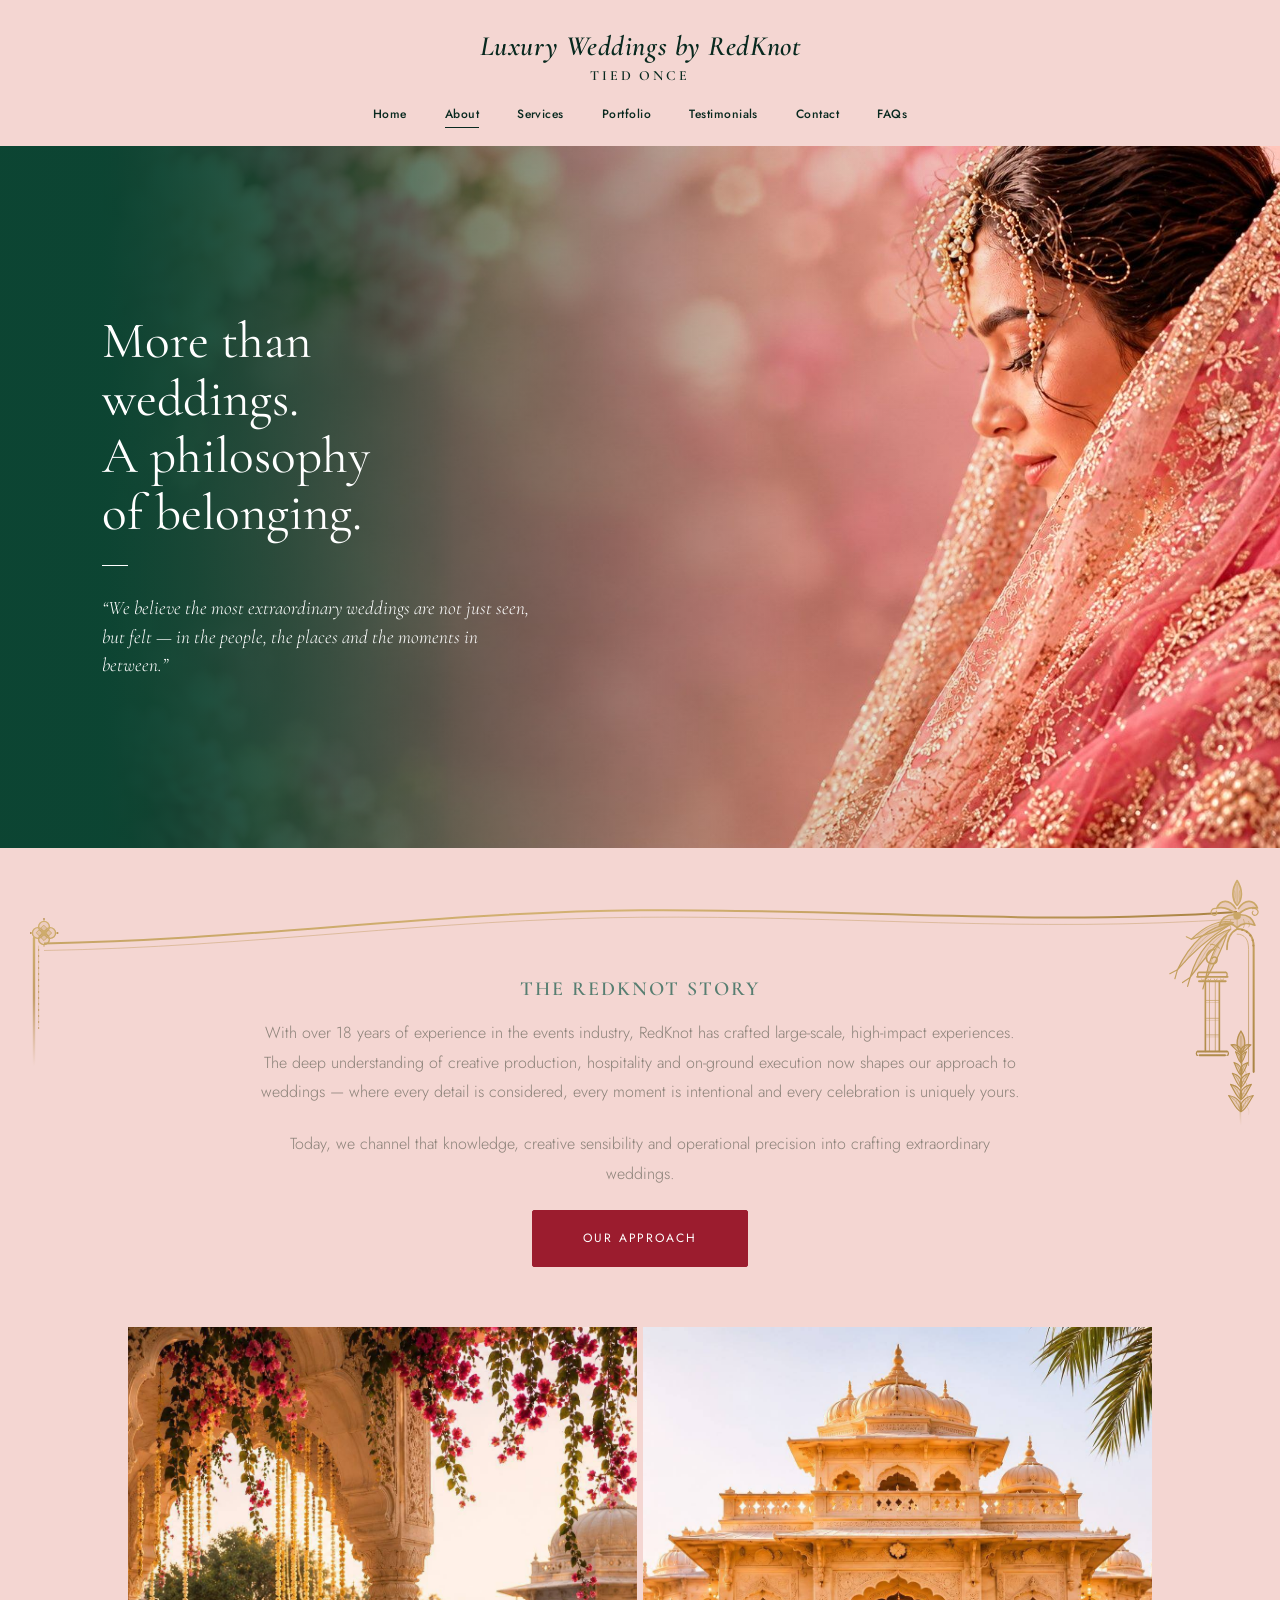
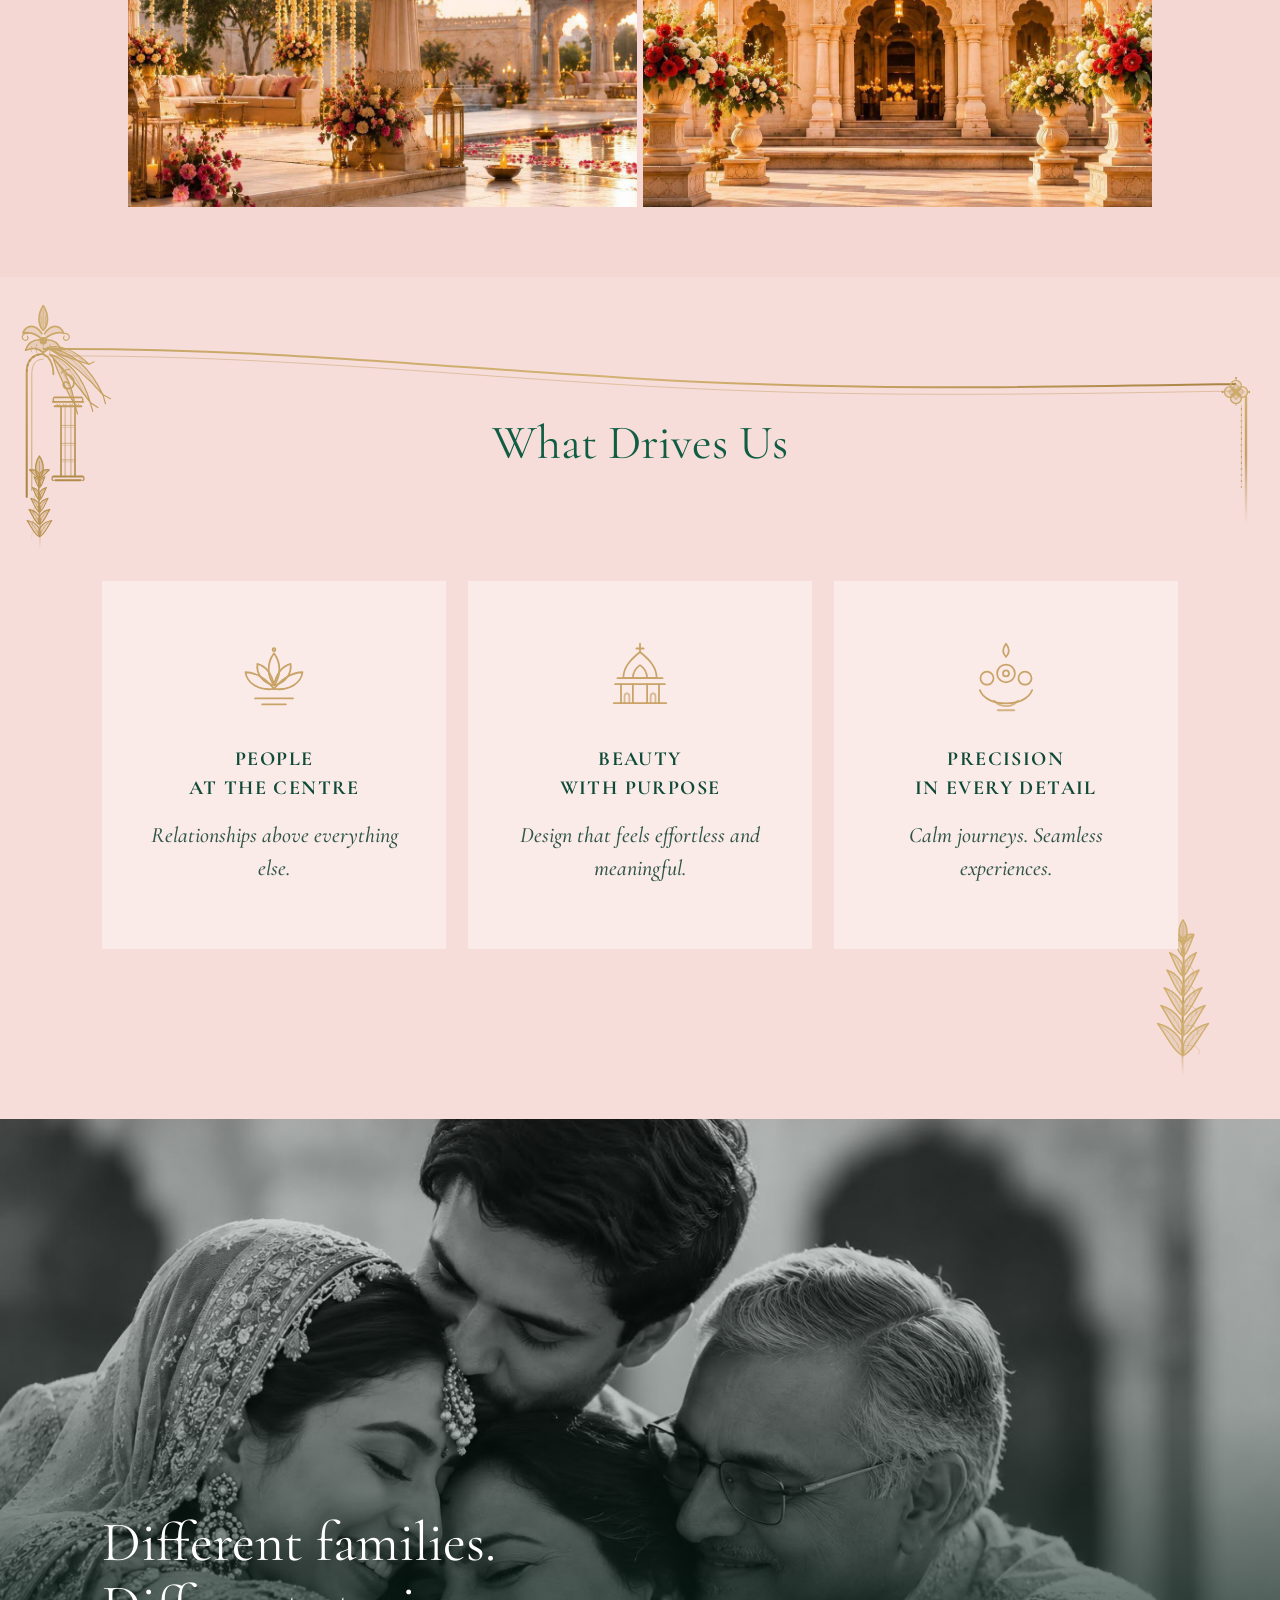
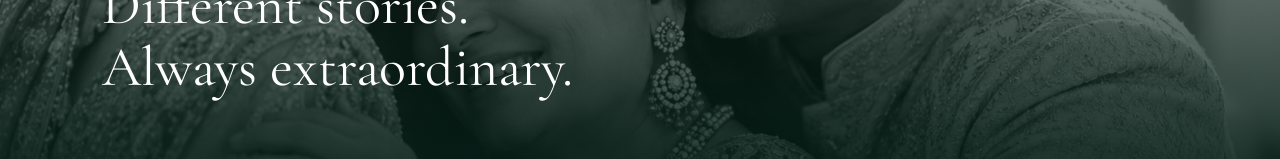
==== site/about.html @ ab756c41 "Final optimisation: new hero images, About ornaments, Testimonials/FAQ/Contact heroes, Services and " ====
<!DOCTYPE html>
<html lang="en">
<head>
<meta charset="utf-8">
<meta name="viewport" content="width=device-width, initial-scale=1">
<meta name="description" content="The RedKnot story: over 18 years crafting large-scale, high-impact luxury weddings and celebrations.">
<meta name="theme-color" content="#f4d6d2">
<title>About | Tied Once by RedKnot</title>
<link rel="preconnect" href="https://fonts.googleapis.com">
<link rel="preconnect" href="https://fonts.gstatic.com" crossorigin>
<link href="https://fonts.googleapis.com/css2?family=Cormorant+Garamond:ital,wght@0,300;0,400;0,500;1,300;1,400&family=Jost:wght@300;400;500&display=swap" rel="stylesheet">
<link rel="stylesheet" href="css/style.css?v=20261123">
</head>
<body class="page-about">
<header class="site-header">
  <a class="logo" href="index.html"><span class="logo-s">Luxury Weddings by RedKnot</span><span class="logo-t">TIED ONCE</span></a>
  <nav class="nav"><a href="index.html">Home</a><a href="about.html" class="active">About</a><a href="services.html">Services</a><a href="portfolio.html">Portfolio</a><a href="testimonials.html">Testimonials</a><a href="contact.html">Contact</a><a href="faqs.html">FAQs</a></nav>
</header>
<main>

<section class="hero hero-about"><img class="bg" src="assets/img/about-hero.jpg" alt=""><div class="shade maroon"></div>
  <div class="hero-in reveal"><h1>More than<br>weddings.<br>A philosophy<br>of belonging.</h1><span class="rule"></span>
  <blockquote>“We believe the most extraordinary weddings are not just seen, but felt — in the people, the places and the moments in between.”</blockquote></div>
</section>
<section class="story">
  <div class="orn orn-a" aria-hidden="true"><img class="o-knot" src="assets/img/orn-knot.svg" alt=""><img class="o-wave" src="assets/img/orn-wave-a.svg" alt=""><img class="o-arch" src="assets/img/orn-arch.svg" alt=""></div>
  <div class="story-text reveal"><h3 class="eyebrow">THE REDKNOT STORY</h3>
  <p>With over 18 years of experience in the events industry, RedKnot has crafted large-scale, high-impact experiences. The deep understanding of creative production, hospitality and on-ground execution now shapes our approach to weddings — where every detail is considered, every moment is intentional and every celebration is uniquely yours.</p><p>Today, we channel that knowledge, creative sensibility and operational precision into crafting extraordinary weddings.</p><a class="btn " href="services.html">OUR APPROACH</a></div>
  <div class="story-imgs"><img class="reveal" src="assets/img/story-1.jpg" alt=""><img class="reveal" src="assets/img/story-2.jpg" alt=""></div>
</section>
<section class="drives">
  <div class="orn orn-b" aria-hidden="true"><img class="o-arch" src="assets/img/orn-arch.svg" alt=""><img class="o-wave" src="assets/img/orn-wave-b.svg" alt=""><img class="o-knot" src="assets/img/orn-knot.svg" alt=""><img class="o-plant" src="assets/img/orn-plant.svg" alt=""></div>
  
  <h2 class="reveal">What Drives Us</h2>
  <div class="vals">
    <div class="val reveal"><svg viewBox="0 0 64 64" fill="none" stroke="currentColor" stroke-width="1.5" stroke-linecap="round" stroke-linejoin="round" aria-hidden="true"><path d="M32 12C26 20 26 31 32 39 38 31 38 20 32 12Z"/><path d="M32 39C22 37 17 29 18 21 25 23 30 29 32 39ZM32 39C42 37 47 29 46 21 39 23 34 29 32 39Z"/><path d="M32 42C18 44 9 36 8 28 17 28 26 34 32 42ZM32 42C46 44 55 36 56 28 47 28 38 34 32 42Z"/><path d="M16 50H48M22 55H42"/><circle cx="32" cy="9" r="1.2"/></svg><h4>PEOPLE<br>AT THE CENTRE</h4><p>Relationships above everything else.</p></div>
    <div class="val reveal"><svg viewBox="0 0 64 64" fill="none" stroke="currentColor" stroke-width="1.5" stroke-linecap="round" stroke-linejoin="round" aria-hidden="true"><path d="M32 4V11M29 8H35"/><path d="M32 11C22 19 18 25 18 33H46C46 25 42 19 32 11Z"/><path d="M26 33C26 28 29 24 32 22 35 24 38 28 38 33"/><path d="M13 33H51M11 38H53"/><path d="M16 38V54M26 38V54M38 38V54M48 38V54M10 54H54"/><path d="M19 54V48C19 45 23 45 23 48V54M41 54V48C41 45 45 45 45 48V54" opacity=".7"/></svg><h4>BEAUTY<br>WITH PURPOSE</h4><p>Design that feels effortless and meaningful.</p></div>
    <div class="val reveal"><svg viewBox="0 0 64 64" fill="none" stroke="currentColor" stroke-width="1.5" stroke-linecap="round" stroke-linejoin="round" aria-hidden="true"><path d="M32 4C29 8 29 12 32 15 35 12 35 8 32 4Z"/><circle cx="32" cy="29" r="7.5"/><circle cx="32" cy="29" r="2.5"/><circle cx="16" cy="33" r="5.5"/><circle cx="48" cy="33" r="5.5"/><path d="M10 43C15 58 49 58 54 43"/><path d="M22 52C27 58 37 58 42 52M25 60H39" opacity=".8"/></svg><h4>PRECISION<br>IN EVERY DETAIL</h4><p>Calm journeys. Seamless experiences.</p></div>
  </div>
</section>
<section class="closer bw"><img class="bg" src="assets/img/family-closer.jpg" alt="" loading="lazy" decoding="async"><div class="shade"></div>
  <h2 class="reveal">Different families.<br>Different stories.<br>Always extraordinary.</h2>
</section>
</main>
<script src="js/main.js?v=20261123"></script>
</body>
</html>
---- site/css/style.css ----
﻿:root{
  --maroon:#0f573f;--maroon-d:#082f22;--cream:#f7dfdb;--cream2:#f2cfca;--gold:#cba25b;--ink:#103529;--white:#fff;
  --serif:'Cormorant Garamond',Georgia,serif;--sans:'Jost',Helvetica,Arial,sans-serif;
}
*{box-sizing:border-box;margin:0;padding:0}
html{scroll-behavior:smooth;overflow-x:hidden}
body{background:var(--cream);color:var(--ink);font-family:var(--sans);font-weight:300;line-height:1.6;-webkit-font-smoothing:antialiased;overflow-x:hidden}
img{display:block;max-width:100%}
a{color:inherit;text-decoration:none}
h1,h2,h3,h4{font-family:var(--serif);font-weight:400;line-height:1.12}
.bg{position:absolute;inset:0;width:100%;height:100%;object-fit:cover}
.shade{position:absolute;inset:0;background:linear-gradient(180deg,rgba(5,30,22,.15) 0%,rgba(5,30,22,.25) 45%,rgba(5,30,22,.85) 100%)}
.shade.maroon{background:linear-gradient(180deg,rgba(9,52,38,.55),rgba(9,52,38,.8))}
.shade.light{background:linear-gradient(180deg,rgba(247,223,219,.85) 0%,rgba(247,223,219,.5) 45%,rgba(247,223,219,.9) 100%)}
.fade{position:absolute;inset:0;background:linear-gradient(180deg,var(--cream) 0%,rgba(247,223,219,0) 28%,rgba(247,223,219,0) 100%)}
.fade.b{background:linear-gradient(0deg,var(--cream) 0%,rgba(247,223,219,0) 30%)}

/* header */
.site-header{position:relative;z-index:10;text-align:center;padding:18px 16px 10px;background:var(--cream)}
.site-header.on-hero{position:absolute;left:0;right:0;top:0;background:none;color:#fff}
.logo{display:inline-flex;flex-direction:column;align-items:center}
.logo-t{font-family:var(--serif);font-size:20px;letter-spacing:.14em;line-height:1.1}
.logo-s{font-family:var(--serif);font-style:italic;font-size:11px;letter-spacing:.04em;opacity:.8}
.nav{display:flex;justify-content:center;flex-wrap:wrap;gap:6px 14px;margin-top:12px;font-size:9px;letter-spacing:.04em}
.nav a{padding:3px 0;border-bottom:1px solid transparent;transition:border-color .3s,opacity .3s;opacity:.85}
.nav a:hover,.nav a.active{border-color:currentColor;opacity:1}

/* buttons */
.btn{display:inline-block;background:var(--maroon);color:#fff;font-family:var(--sans);font-weight:400;font-size:10px;letter-spacing:.16em;padding:13px 26px;border:1px solid var(--maroon);cursor:pointer;transition:background .3s,color .3s}
.btn:hover{background:var(--maroon-d);border-color:var(--maroon-d)}
.btn.light{background:var(--cream);color:var(--maroon);border-color:var(--cream)}
.btn.light:hover{background:#fff}
.btn.wide{width:100%;padding:16px}

/* reveal */
.reveal{opacity:0;transform:translateY(26px);transition:opacity .9s ease,transform .9s ease}
.reveal.in{opacity:1;transform:none}

/* hero */
.hero{position:relative;min-height:440px;color:#fff;overflow:hidden;display:flex;align-items:flex-end}
.hero-in{position:relative;z-index:2;padding:40px 24px 44px;width:100%}
.hero h1{font-size:clamp(34px,9vw,54px)}
.hero p{font-size:12px;margin-top:14px;max-width:340px;line-height:1.7}
.hero .rule,.rule{display:block;width:26px;height:1px;background:currentColor;margin:18px 0}
.hero-home{min-height:100svh;min-height:560px}
.hero-home h1{font-size:clamp(38px,10.5vw,64px);line-height:1.1}
.kicker{font-family:var(--sans);font-weight:400;letter-spacing:.2em;font-size:11px!important;margin-top:20px!important}
.kicker.sm{font-size:9px!important;margin-top:4px!important}
.hero .sub,.hero p.sub{font-size:10px}
.btns{display:flex;gap:10px;margin-top:22px;flex-wrap:wrap}
.hero-about{min-height:540px}
.hero-about blockquote{font-family:var(--serif);font-style:italic;font-size:17px;line-height:1.35;max-width:300px}
.hero-services,.hero-services *{color:var(--ink)}
.hero-services{min-height:420px;align-items:flex-start}
.hero-services .hero-in{padding-top:30px}
.hero-services p{font-size:10px;max-width:290px}
.hero-port{min-height:480px}
.hero-port .hero-in{padding-bottom:28px}
.hero-contact{min-height:420px;align-items:center;text-align:center}
.hero-contact p{margin-left:auto;margin-right:auto}
.hero-faq{min-height:400px;align-items:flex-end;color:var(--ink)}
.hero-faq .hero-in{padding-bottom:24px}

/* home */
.intro{padding:34px 24px 0}
.intro h2{font-size:clamp(24px,6.6vw,42px)}
.intro p{font-size:10px;margin:12px 0 22px;max-width:300px}
.intro-img img{width:100%;height:230px;object-fit:cover}
.pillars{background:var(--maroon-d);color:#ecb6ae;display:grid;grid-template-columns:repeat(4,1fr);gap:6px;padding:24px 14px;text-align:center;margin-top:-1px}
.pillars div{display:flex;flex-direction:column;align-items:center;gap:8px}
.pillars svg{width:26px;height:26px;color:var(--gold)}
.pillars span{font-size:7px;letter-spacing:.1em;font-weight:400}
.film{position:relative;min-height:300px;display:flex;align-items:center;justify-content:center;text-align:center;color:#fff;overflow:hidden}
.film-in{position:relative;z-index:2;padding:40px 20px}
.film h2{font-size:clamp(28px,7vw,40px)}
.play{display:block;margin:16px auto 8px;width:34px;height:34px;border-radius:50%;border:1px solid #fff;background:none;color:#fff;cursor:pointer;transition:background .3s}
.play:hover{background:rgba(255,255,255,.2)}
.play svg{width:20px;height:20px}
.film-l{font-size:8px;letter-spacing:.16em}
.closer{position:relative;min-height:240px;display:flex;align-items:flex-end;color:#fff;overflow:hidden}
.closer h2{position:relative;z-index:2;padding:30px 22px;font-size:clamp(26px,6.5vw,38px)}
.closer.bw .bg{filter:grayscale(1)}

/* about */
.story{padding:34px 24px 0}
.eyebrow{font-family:var(--sans);font-weight:400;font-size:9px;letter-spacing:.2em;margin-bottom:14px}
.story-text p{font-size:10px;line-height:1.8;max-width:420px}
.story-imgs{display:grid;grid-template-columns:minmax(0,1fr) minmax(0,1fr);margin:28px -24px 0}
.story-imgs img{width:100%;height:180px;object-fit:cover}
.drives{position:relative;padding:40px 24px 50px}
.drives h2{font-size:18px;text-align:center;margin-bottom:26px}
.drive-list{display:flex;flex-direction:column;gap:26px;max-width:340px;margin:0 auto}
.drive{display:flex;gap:18px;align-items:center}
.drive svg{width:42px;height:42px;color:var(--gold);flex:none}
.drive h4{font-family:var(--sans);font-weight:400;font-size:9px;letter-spacing:.14em}
.drive p{font-size:9px}
.sketch{color:var(--gold);opacity:.7}
.sk-a{position:absolute;right:-10px;top:10px;width:90px;opacity:.35}

/* services */
.svc-list{padding:24px 0 0}
.svc{display:grid;grid-template-columns:minmax(0,1fr) minmax(0,1fr);align-items:center;gap:12px;padding:14px 20px}
.svc.flip .svc-i{order:-1}
.svc .num{font-family:var(--serif);color:var(--maroon);font-size:18px;display:block;margin-bottom:6px}
.svc h3{font-family:var(--sans);font-weight:400;font-size:9px;letter-spacing:.14em;margin-bottom:8px}
.svc p{font-size:9px;line-height:1.7}
.svc-i img{width:100%;height:130px;object-fit:cover}
.sk-svc{width:100%;height:130px;opacity:.55}
.cta-block{position:relative;text-align:center;padding:60px 24px 70px}
.cta-block h2{font-size:18px;margin-bottom:18px;position:relative}
.sk-cta{position:absolute;right:6%;bottom:0;width:110px;opacity:.3}
.cta-block.sm h2{font-size:14px}

/* portfolio */
.chapters{display:flex;flex-direction:column;gap:6px;padding:6px 0 0}
.chapter{position:relative;display:block;height:108px;overflow:hidden;color:#fff}
.chapter img{position:absolute;inset:0;width:100%;height:100%;object-fit:cover;transition:transform 1.2s}
.chapter:hover img{transform:scale(1.06)}
.chapter .shade{background:linear-gradient(90deg,rgba(0,0,0,.55),rgba(0,0,0,.05))}
.ch-t{position:absolute;left:20px;top:50%;transform:translateY(-50%);z-index:2}
.ch-t span{font-size:9px;letter-spacing:.1em;display:block;color:#e9d7b9}
.ch-t h3{font-size:22px}
.arrow{position:absolute;right:16px;bottom:12px;width:24px;height:24px;border:1px solid #fff;border-radius:50%;display:grid;place-items:center}
.arrow svg{width:16px}

/* testimonials */
.t-intro{position:relative;padding:30px 24px 0;display:grid;grid-template-columns:minmax(0,1fr) minmax(0,1fr);gap:10px;align-items:start}
.t-intro h1{font-size:clamp(26px,7vw,36px)}
.t-intro p{font-size:9px;margin-top:14px;line-height:1.8}
.t-hero{width:100%;height:240px;object-fit:cover;border-radius:0 0 0 70px}
.bird{position:absolute;left:40px;bottom:-26px;width:46px;color:var(--gold)}
.t-list{padding:50px 20px 0;display:flex;flex-direction:column;gap:26px}
.tm{display:grid;grid-template-columns:minmax(0,1fr) minmax(0,1fr);gap:12px;align-items:center}
.tm.flip img{order:-1}
.tm img{width:100%;height:170px;object-fit:cover}
.tm img.bw{filter:grayscale(1)}
.qm{font-family:var(--serif);font-size:34px;color:var(--maroon);line-height:.8;display:block}
.tm p{font-size:9px;line-height:1.7;margin:4px 0 10px}
.tm strong{display:block;font-size:8px;letter-spacing:.14em;font-weight:400;color:var(--maroon)}
.tm em{font-size:8px;opacity:.7}

/* contact */
.form-wrap{padding:26px 24px 30px;margin-top:-1px}
.enq{max-width:440px;margin:0 auto;display:flex;flex-direction:column;gap:12px}
.enq input,.enq textarea{width:100%;background:#f8e5e2;border:1px solid #efc1b9;padding:14px 14px;font:300 10px var(--sans);color:var(--ink);outline:none;transition:border-color .3s}
.enq textarea{height:100px;resize:vertical}
.enq input:focus,.enq textarea:focus{border-color:var(--maroon)}
.enq .err{border-color:#b3261e}
.enq .btn{margin-top:6px}
.note{font-size:7px;line-height:1.7;opacity:.7;text-align:left}
.thanks{font-size:11px;color:var(--maroon);text-align:center}
.contact-end{position:relative;min-height:320px;margin-top:20px;display:flex;align-items:center;padding:0 24px;overflow:hidden}
.contact-end h2{position:relative;z-index:2;font-size:clamp(20px,5.5vw,28px);max-width:200px}
.sk-contact{position:absolute;left:10px;top:20px;width:90px;z-index:2}

/* faq */
.faq-list{padding:26px 24px 10px}
.faq{border-bottom:1px solid #ecb5ac}
.faq summary{list-style:none;cursor:pointer;display:flex;justify-content:space-between;align-items:center;gap:16px;padding:16px 0;font-size:10px;font-weight:400}
.faq summary::-webkit-details-marker{display:none}
.faq i{position:relative;width:10px;height:10px;flex:none}
.faq i::before,.faq i::after{content:"";position:absolute;background:var(--ink);transition:transform .3s}
.faq i::before{left:0;right:0;top:4.5px;height:1px}
.faq i::after{top:0;bottom:0;left:4.5px;width:1px}
.faq[open] i::after{transform:scaleY(0)}
.faq p{font-size:10px;line-height:1.8;padding:0 28px 16px 0;opacity:.8}
.faq-end{position:relative;min-height:340px;display:flex;align-items:flex-end;justify-content:center;text-align:center;padding-bottom:30px;overflow:hidden}
.faq-end>.reveal{position:relative;z-index:2}
.faq-end h2{font-size:16px}
.faq-end p{font-size:10px;margin:4px 0 14px}
.faq-end .fade{background:linear-gradient(180deg,var(--cream) 0%,rgba(247,223,219,0) 40%)}

/* ============ desktop ============ */
@media(min-width:900px){
  .site-header{padding:30px 40px 18px}
  .logo-t{font-size:28px}.logo-s{font-size:13px}
  .nav{gap:8px 38px;font-size:12px;margin-top:18px}
  .btn{font-size:11px;padding:16px 38px}
  .hero{min-height:620px}
  .hero-in{padding:80px max(60px,8vw)}
  .hero h1{font-size:clamp(54px,5.4vw,84px)}
  .hero p{font-size:15px;max-width:520px}
  .kicker{font-size:14px!important}
  .kicker.sm{font-size:11px!important}
  .hero-home{min-height:100vh}
  .hero-home .hero-in{padding-bottom:90px}
  .hero-about blockquote{font-size:28px;max-width:560px}
  .hero-services{min-height:560px;align-items:center}
  .hero-services p{font-size:14px;max-width:420px}
  .hero-port{min-height:640px}
  .hero-port .sub{font-size:13px}
  .hero-contact{min-height:560px}
  .hero-faq{min-height:520px}

  .intro{display:grid;grid-template-columns:1fr 1.1fr;gap:70px;align-items:center;padding:100px max(60px,8vw) 80px}
  .intro h2{font-size:clamp(44px,4.4vw,64px)}
  .intro p{font-size:15px;max-width:440px;margin-top:20px}
  .intro-img img{height:480px}
  .pillars{padding:56px 8vw;gap:30px}
  .pillars svg{width:44px;height:44px}
  .pillars span{font-size:12px}
  .film{min-height:560px}
  .film h2{font-size:64px}
  .play{width:64px;height:64px;margin:28px auto 12px}.play svg{width:30px;height:30px}
  .film-l{font-size:12px}
  .closer{min-height:460px}
  .closer h2{font-size:56px;padding:60px 8vw}

  .story{display:grid;grid-template-columns:1fr 1.2fr;gap:70px;align-items:center;padding:100px max(60px,8vw) 20px}
  .eyebrow{font-size:12px}
  .story-text p{font-size:15px;max-width:none}
  .story-imgs{margin:0}
  .story-imgs img{height:480px}
  .drives{padding:90px 8vw 110px}
  .drives h2{font-size:38px;margin-bottom:60px}
  .drive-list{flex-direction:row;max-width:1100px;gap:50px;justify-content:space-between}
  .drive{flex-direction:column;text-align:center;flex:1;gap:18px}
  .drive svg{width:60px;height:60px}
  .drive h4{font-size:13px}.drive p{font-size:15px}
  .sk-a{width:220px;right:6%;opacity:.3}

  .svc-list{padding:70px max(60px,8vw) 0;max-width:1500px;margin:0 auto}
  .svc{gap:70px;padding:40px 0}
  .svc .num{font-size:40px}
  .svc h3{font-size:14px;margin-bottom:14px}
  .svc p{font-size:15px;max-width:380px}
  .svc-i img,.sk-svc{height:380px}
  .cta-block{padding:110px 24px 130px}
  .cta-block h2{font-size:44px;margin-bottom:30px}
  .cta-block.sm h2{font-size:38px}
  .sk-cta{width:240px;right:10%}

  .chapters{display:grid;grid-template-columns:minmax(0,1fr) minmax(0,1fr);gap:10px;padding:10px}
  .chapter{height:420px}
  .chapter:nth-child(1){grid-column:1/-1;height:520px}
  .ch-t{left:40px}.ch-t span{font-size:13px}.ch-t h3{font-size:44px}
  .arrow{width:44px;height:44px;right:30px;bottom:26px}
  .hero-port .hero-in{padding-bottom:60px}

  .t-intro{padding:90px max(60px,8vw) 0;gap:70px;align-items:center}
  .t-intro h1{font-size:72px}
  .t-intro p{font-size:15px;margin-top:24px}
  .t-hero{height:520px;border-radius:0 0 0 200px}
  .bird{width:90px;left:8vw;bottom:-60px}
  .t-list{padding:140px max(60px,8vw) 0;gap:90px;max-width:1500px;margin:0 auto}
  .tm{gap:80px}
  .tm img{height:460px}
  .qm{font-size:80px}
  .tm p{font-size:20px;font-family:var(--serif);line-height:1.5;margin:10px 0 24px}
  .tm strong{font-size:13px}.tm em{font-size:13px}

  .form-wrap{padding:80px 24px 90px}
  .enq{max-width:620px;gap:18px}
  .enq input,.enq textarea{font-size:14px;padding:20px}
  .enq textarea{height:170px}
  .note{font-size:12px}
  .contact-end{min-height:600px;padding:0 10vw}
  .contact-end h2{font-size:56px;max-width:480px}
  .sk-contact{width:200px;left:8vw;top:50px}

  .faq-list{max-width:900px;margin:0 auto;padding:70px 24px 20px}
  .faq summary{font-size:17px;padding:26px 0}
  .faq p{font-size:15px}
  .faq i{width:14px;height:14px}.faq i::before{top:6.5px}.faq i::after{left:6.5px}
  .faq-end{min-height:560px;padding-bottom:70px}
  .faq-end h2{font-size:40px}.faq-end p{font-size:15px;margin:6px 0 24px}
}
@media(prefers-reduced-motion:reduce){.reveal{opacity:1;transform:none;transition:none}}

.svc h3,.tm p,.svc p{overflow-wrap:anywhere}
.sketch{max-width:100%}


/* text-over-image fixes */
.contact-end{align-items:flex-start;padding-top:44px;min-height:420px;color:var(--ink)}
.contact-end .bg{object-position:50% 100%}
.contact-end .fade{background:linear-gradient(180deg,var(--cream) 0%,var(--cream) 30%,rgba(247,223,219,0) 70%)}
.sk-contact{top:auto;bottom:20px;left:10px;color:#fff;opacity:.5}
.hero-faq .fade.b{background:linear-gradient(0deg,var(--cream) 0%,rgba(247,223,219,0) 28%),linear-gradient(90deg,rgba(247,223,219,.92) 0%,rgba(247,223,219,.7) 45%,rgba(247,223,219,0) 80%)}
.faq-end{align-items:flex-start;padding:50px 0 0;min-height:420px}
.faq-end .bg{object-position:50% 100%}
.faq-end .fade{background:linear-gradient(180deg,var(--cream) 0%,var(--cream) 38%,rgba(247,223,219,0) 78%)}
@media(min-width:900px){
  .contact-end{min-height:640px;padding-top:110px}
  .sk-contact{bottom:40px;width:200px}
  .faq-end{min-height:640px;padding-top:110px}
}

@media(min-width:900px){
  .contact-end .fade{background:linear-gradient(180deg,var(--cream) 0%,var(--cream) 48%,rgba(247,223,219,0) 80%)}
  .hero .sub,.hero p.sub{font-size:15px;max-width:520px}
  .kicker.sm{margin-top:10px!important}
}

/* ===== v2: exact-design pass (home) ===== */
:root{--cream:#f4d6d2;--maroon:#12674b;--maroon-d:#0c4331;--gold:#d6b57c}
.btn{border-radius:2px}
.site-header.on-hero{padding-top:14px}
.site-header.on-hero .logo-t{font-size:19px;letter-spacing:.12em}
.site-header.on-hero .nav{font-size:8.5px;gap:6px 17px;margin-top:20px;text-shadow:0 1px 6px rgba(0,0,0,.5)}
.hero-home{height:max(640px,196vw);min-height:0;align-items:flex-end}
.home-shade{background:linear-gradient(180deg,rgba(5,30,22,.4) 0%,rgba(5,30,22,0) 16%,rgba(5,30,22,0) 46%,rgba(6,36,26,.86) 66%,#07281d 100%)}
.hero-home .hero-in{padding:0 8% 74px}
.hero-home h1{font-size:clamp(38px,12.4vw,58px);line-height:1.1;font-weight:400;color:#f5dad6}
.hero-home .kicker{font-size:12.5px!important;letter-spacing:.2em;font-weight:300;margin-top:22px!important;max-width:none;line-height:1.7;color:#f2cbc6}
.hero-home .btns{margin-top:22px;gap:10px;flex-wrap:nowrap}
.hero-home .btn{font-size:9.5px;letter-spacing:.1em;padding:15px 0;text-align:center;flex:1 1 0;white-space:nowrap}
.hero-home .btn:first-child{flex:1.14 1 0}
.orn{position:absolute;left:0;bottom:6px;width:100%;height:34px;color:#c79b4e;z-index:2;opacity:.9}

.intro{position:relative;overflow:hidden;background:linear-gradient(180deg,#f4d5d0 0%,#f2ccc6 100%);padding:38px 8% 0;display:block}
.intro-text{position:relative;z-index:2}
.intro h2{font-size:clamp(26px,7.8vw,34px);line-height:1.12;color:#276852;font-weight:400}
.intro p{font-size:12px;line-height:1.75;color:#669283;max-width:270px;margin:16px 0 0}
.bird-lg{position:absolute;right:7%;top:40px;width:104px;z-index:1}
.intro-img{position:relative;margin:-10px -8% 0;height:290px}
.intro-img img{width:100%;height:100%;object-fit:cover;object-position:50% 60%;-webkit-mask-image:linear-gradient(180deg,transparent 0%,#000 42%);mask-image:linear-gradient(180deg,transparent 0%,#000 42%)}
.gazebo{position:absolute;right:5%;top:12%;width:92px}
.pillars{position:relative;z-index:3;background:linear-gradient(180deg,#0c4230,#0f543d 60%,#0c4230);color:#eebcb5;display:grid;grid-template-columns:repeat(4,1fr);gap:4px;padding:40px 8px 44px;margin:-10px 0;clip-path:polygon(0 5%,22% 0,48% 6%,74% 1%,100% 5%,100% 95%,76% 100%,50% 94%,24% 99%,0 95%)}
.pillars svg{width:40px;height:40px;color:#d6b57c}
.pillars span{font-size:9.5px;letter-spacing:.1em;line-height:1.55;font-weight:400}
.film{min-height:430px;align-items:flex-end;padding-top:20px}
.film-shade{background:linear-gradient(180deg,rgba(5,30,22,.28) 0%,rgba(5,30,22,.25) 45%,rgba(5,30,22,.62) 100%)}
.film-in{padding:0 20px 38px}
.film h2{font-size:clamp(28px,8vw,36px);color:#f4d4cf;line-height:1.15}
.play{width:46px;height:46px;margin:22px auto 12px;border-width:1.2px}
.film-l{font-size:9.5px;letter-spacing:.18em}

@media(min-width:900px){
  .site-header.on-hero{padding-top:30px}
  .site-header.on-hero .logo-t{font-size:30px}
  .site-header.on-hero .nav{font-size:13px;gap:8px 44px;margin-top:22px}
  .hero-home{height:max(720px,100vh)}
  .hero-home .hero-in{padding:0 max(60px,8vw) 110px}
  .hero-home h1{font-size:clamp(60px,6.4vw,100px)}
  .hero-home .kicker{font-size:17px!important}
  .hero-home .btns{max-width:560px}
  .hero-home .btn{font-size:12px;padding:19px 0}
  .intro{display:grid;grid-template-columns:1fr 1.15fr;gap:0;align-items:center;padding:0 0 0 max(60px,8vw);min-height:640px}
  .intro h2{font-size:clamp(46px,4.6vw,70px)}
  .intro p{font-size:16px;max-width:430px;margin-top:26px}
  .intro-img{margin:0;height:100%;min-height:640px}
  .intro-img img{-webkit-mask-image:linear-gradient(90deg,transparent 0%,#000 40%);mask-image:linear-gradient(90deg,transparent 0%,#000 40%)}
  .bird-lg{width:170px;top:70px;right:46%}
  .gazebo{width:170px;right:6%}
  .pillars{padding:70px 10vw 76px;gap:30px}
  .pillars svg{width:64px;height:64px}
  .pillars span{font-size:14px}
  .film{min-height:680px}
  .film h2{font-size:64px}
  .play{width:70px;height:70px;margin:32px auto 16px}
  .film-l{font-size:13px}
}
.hero-home .bg{object-position:58% 50%}
.arch-frame{position:absolute;inset:0;z-index:1;background:radial-gradient(ellipse 80% 46% at 50% 36%,rgba(0,0,0,0) 58%,rgba(11,60,43,.72) 100%),linear-gradient(90deg,rgba(244,212,207,.55) 0%,rgba(244,212,207,0) 16%,rgba(244,212,207,0) 84%,rgba(244,212,207,.55) 100%)}
.garland{position:absolute;left:0;top:0;width:100%;height:34%;z-index:1;pointer-events:none}
.hero-home .shade{z-index:1}
.hero-home .hero-in,.hero-home .orn{z-index:3}
.site-header.on-hero{z-index:10}
.film .bg{filter:brightness(.72) sepia(.35) saturate(.9)}
.intro-img{margin-left:-9%;margin-right:-9%}


/* ===== v2: about ===== */
.hero-about{min-height:0;height:max(520px,135vw);align-items:center}
.hero-about .shade.maroon{background:linear-gradient(90deg,rgba(12,68,50,.82) 0%,rgba(12,68,50,.55) 48%,rgba(12,68,50,.08) 100%),linear-gradient(180deg,rgba(7,42,30,.2),rgba(7,42,30,.35))}
.hero-about .bg{object-position:50% 30%}
.hero-about .hero-in{padding:0 9%}
.hero-about h1{font-size:clamp(30px,9vw,46px);line-height:1.13;font-weight:400}
.hero-about .rule{margin:26px 0 52px}
.hero-about blockquote{font-size:clamp(15px,4.3vw,20px);line-height:1.45;max-width:260px;font-style:italic}
.story{text-align:center;padding:42px 9% 36px;display:block}
.story .eyebrow{font-family:var(--serif);font-weight:600;font-size:15px;letter-spacing:.1em;color:#577e71;margin-bottom:18px}
.story-text p{font-size:11.5px;line-height:1.85;color:#8c8279;max-width:300px;margin:0 auto 22px}
.story-text .btn{font-size:9.5px;padding:13px 34px}
.story-imgs{grid-template-columns:1fr 1fr;gap:6px;margin:28px 0 0}
.story-imgs img{height:clamp(170px,52vw,260px)}
.drives{text-align:center;background:linear-gradient(180deg,#f4d6d2,#f4d6d2);padding:42px 9% 48px}
.drives h2{font-size:21px;color:#276852;margin-bottom:28px}
.drive-list{max-width:290px;gap:30px}
.drive{text-align:left;gap:22px}
.drive svg{width:46px;height:46px;color:#d2ae70}
.drive h4{font-family:var(--sans);font-weight:400;font-size:10px;letter-spacing:.14em;color:#557a6d}
.drive p{font-size:11px;color:#8c8279;line-height:1.5}
.bird-s{position:absolute;width:64px;opacity:.7}
.bird-s.b1{left:8%;top:62px}
.bird-s.b2{right:4%;top:46px;transform:scaleX(-1)}
@media(min-width:900px){
  .hero-about{height:max(680px,80vh)}
  .hero-about .hero-in{padding:0 max(60px,8vw)}
  .hero-about h1{font-size:clamp(56px,5.6vw,88px)}
  .hero-about blockquote{font-size:28px;max-width:520px}
  .story{padding:100px 10% 70px}
  .story .eyebrow{font-size:20px}
  .story-text p{font-size:16px;max-width:760px}
  .story-text .btn{font-size:12px;padding:18px 50px}
  .story-imgs{max-width:1100px;margin:60px auto 0}
  .story-imgs img{height:480px}
  .drives h2{font-size:42px}
  .drive-list{flex-direction:row;max-width:1100px;gap:40px}
  .drive{flex-direction:column;text-align:center}
  .drive h4{font-size:13px}.drive p{font-size:15px}
  .bird-s{width:120px}
}


/* ===== v2: header variants ===== */
.site-header{color:#276852}
.site-header .logo-t{font-weight:500}
.site-header .logo-s{color:#587f72;opacity:1}
.site-header .nav a{color:#2d765e;opacity:.9}
.site-header.on-hero .logo-s{color:#fff}.site-header.on-hero .nav a{color:#fff}
.site-header.dark{position:absolute;left:0;right:0;top:0;background:none;z-index:10}
.site-header.dark.on-hero .logo-s,.site-header.dark.on-hero .nav a{color:#2d765e;text-shadow:none}
.site-header.dark .logo-s{color:#587f72}
.site-header.dark .nav{text-shadow:none}
.site-header.dark{color:#276852}

/* ===== services ===== */
.hero-services{height:max(500px,128vw);min-height:0;align-items:flex-start}
.hero-services .hero-in{padding:150px 9% 0}
.hero-services .shade.light{background:linear-gradient(180deg,rgba(244,214,210,.55) 0%,rgba(244,214,210,.7) 45%,rgba(244,214,210,.1) 80%,rgba(244,214,210,0) 100%)}
.hero-services h1{font-size:clamp(30px,8.8vw,46px);color:#2e7960;font-weight:400}
.hero-services p{font-size:11.5px;line-height:1.75;color:#5e887a;max-width:250px;margin-top:20px}
.svc-list{padding:0}
.svc{padding:0;gap:0;align-items:stretch;min-height:190px;background:#f4d6d2}
.svc:nth-child(even){background:#f7dfdb}
.svc-t{align-self:center;padding:24px 4% 24px 9%}
.svc.flip .svc-t{padding:24px 4% 24px 9%}
.svc .num{font-family:var(--serif);font-size:26px;color:#ddc294;font-weight:300;margin-bottom:8px}
.svc h3{font-family:var(--sans);font-weight:500;font-size:11px;letter-spacing:.1em;color:#507368;line-height:1.5;margin-bottom:10px}
.svc p{font-size:10.5px;line-height:1.7;color:#729d8f}
.svc-i{display:flex}
.svc-i img{width:100%;height:100%;min-height:190px;object-fit:cover}
.paper{width:100%;min-height:190px;background:#f6dcd8;display:grid;place-items:center;color:#318066}
.paper .sk-svc{height:150px;width:80%;opacity:.7;color:#318066}
.cta-block h2{font-size:22px;color:#276852}
.cta-block{background:#f4d6d2;padding:70px 9% 80px}
.cta-block .btn{padding:14px 36px}

/* ===== portfolio ===== */
.hero-port{height:max(520px,134vw);min-height:0;flex-direction:column;justify-content:flex-end;align-items:stretch}
.hero-port .hero-in{padding:0 9% 6px;width:auto}
.hero-port h1{font-size:clamp(30px,8.8vw,46px);font-weight:400}
.hero-port .rule{margin:20px 0 12px}
.hero-port .shade{background:linear-gradient(180deg,rgba(5,30,22,.05) 0%,rgba(5,30,22,.2) 40%,rgba(6,31,23,.92) 100%)}
.explore{position:relative;z-index:2;text-align:center;padding:14px 12% 32px;color:#fff}
.explore .kicker.sm{font-size:10.5px!important;letter-spacing:.16em;margin:0 0 10px!important;font-weight:400;max-width:none}
.explore .sub{font-size:10.5px;line-height:1.7;margin:0 auto;max-width:250px;font-style:italic}
.chapters{gap:3px;padding:3px 0 0;background:#eebeb6}
.chapter{height:clamp(190px,52vw,300px)}
.chapter .shade{background:linear-gradient(90deg,rgba(5,30,22,.55) 0%,rgba(5,30,22,.12) 55%,rgba(5,30,22,.05) 100%)}
.ch-t{left:6%;max-width:46%}
.ch-t span{font-family:var(--serif);font-size:16px;font-weight:300;letter-spacing:0;color:#f0c6bf}
.ch-t h3{font-size:clamp(26px,7.4vw,36px);line-height:1.08}
.arrow{right:5%;bottom:14px;width:42px;height:42px;border:1.2px solid rgba(255,255,255,.85);background:rgba(0,0,0,.22)}
.arrow svg{width:20px}
.cta-block.sm h2{font-size:20px;color:#276852}

/* ===== testimonials ===== */
.t-intro{display:block;position:relative;padding:0;height:max(440px,112vw);overflow:hidden}
.t-intro .t-hero{position:absolute;inset:0;width:100%;height:100%;border-radius:0;object-fit:cover;object-position:60% 50%}
.t-intro::after{content:"";position:absolute;inset:0;background:linear-gradient(90deg,#f5d9d5 0%,rgba(245,217,213,.96) 14%,rgba(245,217,213,.62) 42%,rgba(245,217,213,0) 72%),linear-gradient(0deg,rgba(245,217,213,.5),rgba(245,217,213,0) 25%)}
.t-intro>.reveal{position:absolute;z-index:2;left:9%;top:18%;width:55%}
.t-intro h1{font-size:clamp(30px,8.8vw,46px);color:#276852;font-weight:400}
.t-intro p{font-size:11px;line-height:1.8;color:#5e887a;margin-top:22px}
.bird{position:absolute;z-index:2;left:2%;bottom:34px;width:90px;color:#d2ae70}
.t-list{padding:40px 8% 0;gap:34px}
.tm{grid-template-columns:minmax(0,1.3fr) minmax(0,1fr);gap:20px;align-items:center}
.tm.flip{grid-template-columns:minmax(0,1fr) minmax(0,1.3fr)}
.tm img{height:clamp(180px,52vw,300px);border-radius:2px}
.qm{font-family:Georgia,serif;font-size:44px;color:#e1caa1;line-height:.9;height:30px}
.tm p{font-family:var(--sans);font-size:10.5px;line-height:1.75;color:#8a7f78;margin:8px 0 16px}
.tm strong{font-family:var(--serif);font-weight:600;font-size:15px;letter-spacing:.1em;color:#2c735b}
.tm em{font-style:normal;font-size:10.5px;color:#7fa699;display:block}

/* ===== contact ===== */
.hero-contact{height:max(540px,142vw);min-height:0;align-items:flex-end;text-align:center;clip-path:polygon(0 0,100% 0,100% 95%,78% 98%,52% 96%,26% 99%,0 96%)}
.hero-contact .shade{background:linear-gradient(180deg,rgba(0,0,0,0) 35%,rgba(8,47,34,.55) 70%,rgba(8,47,34,.95) 100%)}
.hero-contact .hero-in{padding:0 8% 64px}
.hero-contact h1{font-size:clamp(30px,8.8vw,46px);font-weight:400;color:#f4d4cf}
.hero-contact p{font-size:12px;margin:14px auto 0;max-width:260px;line-height:1.7;color:#f2cbc6}
.form-wrap{padding:30px 9% 30px;margin-top:-10px}
.enq{max-width:520px;gap:14px}
.enq input,.enq textarea{background:#f8e3e0;border:1px solid #f1c8c2;border-radius:3px;box-shadow:0 1px 4px rgba(44,117,93,.07);padding:16px 14px;font:400 11px var(--sans);color:#598073}
.enq input::placeholder,.enq textarea::placeholder{color:#679485}
.enq textarea{height:118px}
.enq .btn{border-radius:2px;padding:15px;font-size:10px}
.note{font-size:10px;line-height:1.7;color:#729d8f;padding:0 3%;margin-top:10px}
.contact-end{display:block;position:relative;min-height:0;height:max(500px,128vw);margin:0;padding:0;background:linear-gradient(180deg,#f4d6d2 0%,#f1cbc5 80%,#efc1ba 100%);overflow:hidden;color:#276852}
.contact-end .sketch{position:absolute;color:#cba25b;opacity:.6}
.contact-end .sk-c1{left:-6px;top:50px;width:88px}
.contact-end .sk-c2{right:-8px;top:34px;width:120px}
.contact-end h2{position:absolute;left:12%;top:46%;font-size:clamp(20px,6vw,28px);line-height:1.2;max-width:none;color:#276852;z-index:3}
.contact-end>.rule{position:absolute;left:12%;top:calc(46% + 120px);width:26px;background:#cba25b;z-index:3}
.ce-img{position:absolute;left:0;right:0;bottom:0;height:34%}
.ce-img img{width:100%;height:100%;object-fit:cover}
.ce-img .fade{background:linear-gradient(180deg,#f0c4be 0%,rgba(240,196,190,0) 55%)}

/* ===== faq ===== */
.faq-hero{position:relative}
.faq-img{position:relative;height:max(400px,102vw);overflow:hidden}
.faq-img img{width:100%;height:100%;object-fit:cover}
.faq-img .fade.b{background:linear-gradient(0deg,#f4d6d2 0%,rgba(244,214,210,.7) 10%,rgba(244,214,210,0) 28%)}
.faq-head{padding:0 9%;margin-top:-18px;position:relative;z-index:2}
.faq-head h1{font-size:clamp(30px,8.8vw,46px);color:#276852;font-weight:400}
.faq-head p{font-size:12px;line-height:1.75;color:#5e887a;max-width:300px;margin-top:16px}
.faq-list{padding:26px 9% 10px}
.faq{border-bottom:1px solid #efc2bb}
.faq summary{font-size:12.5px;font-weight:400;color:#276852;padding:20px 0}
.faq i::before,.faq i::after{background:#729d8f}
.faq p{font-size:11.5px;color:#5e887a}
.faq-end{display:block;position:relative;min-height:0;padding:0}
.faq-end .sk-f1{position:absolute;left:0;top:10px;width:110px;opacity:.55;z-index:2}
.fe-img{position:relative;height:clamp(300px,80vw,420px);margin-top:20px;overflow:hidden}
.fe-img img{width:100%;height:100%;object-fit:cover;object-position:50% 30%}
.fe-img .fade{background:linear-gradient(180deg,#f4d6d2 0%,rgba(244,214,210,0) 28%,rgba(244,214,210,0) 72%,#f4d6d2 100%)}
.fe-t{text-align:center;padding:6px 9% 56px}
.fe-t h2{font-size:22px;color:#276852}
.fe-t p{font-size:12px;margin:6px 0 18px;color:#5e887a}

/* ===== desktop (v2 pages) ===== */
@media(min-width:900px){
  .site-header.dark .logo-t{font-size:30px}
  .hero-services{height:max(640px,86vh)}
  .hero-services .hero-in{padding:230px max(60px,8vw) 0}
  .hero-services h1,.hero-port h1,.t-intro h1,.hero-contact h1,.faq-head h1{font-size:clamp(54px,5.6vw,88px)}
  .hero-services p{font-size:16px;max-width:460px}
  .svc{min-height:420px}
  .svc-t{padding:40px 6% 40px max(60px,8vw)}
  .svc.flip .svc-t{padding:40px max(60px,8vw) 40px 6%}
  .svc .num{font-size:50px}.svc h3{font-size:15px}.svc p{font-size:16px;max-width:420px}
  .svc-i img,.paper{min-height:420px}
  .cta-block h2{font-size:46px}
  .hero-port{height:max(680px,90vh)}
  .hero-port .hero-in,.explore{padding-left:max(60px,8vw);padding-right:max(60px,8vw)}
  .explore{text-align:left;padding-bottom:50px}.explore .sub{margin:0;max-width:520px;font-size:15px}.explore .kicker.sm{font-size:13px!important}
  .chapters{grid-template-columns:1fr 1fr;gap:3px}
  .chapter,.chapter:nth-child(1){height:460px}.chapter:nth-child(1){grid-column:1/-1;height:560px}
  .ch-t{left:40px}.ch-t span{font-size:22px}.ch-t h3{font-size:50px}
  .t-intro{height:max(620px,80vh)}.t-intro>.reveal{top:22%;left:max(60px,8vw)}.t-intro p{font-size:16px}
  .t-list{padding:90px max(60px,8vw) 0;gap:70px;max-width:1400px}
  .tm img{height:460px}.tm p{font-size:17px;font-family:var(--sans)}.tm strong{font-size:20px}.tm em{font-size:15px}.qm{font-size:80px;height:56px}
  .hero-contact{height:max(680px,92vh)}.hero-contact p{font-size:18px;max-width:420px}
  .form-wrap{padding:70px 24px}.enq{max-width:640px}.enq input,.enq textarea{font-size:15px;padding:22px 20px}.enq textarea{height:180px}.note{font-size:13px}
  .contact-end{height:max(700px,90vh)}
  .contact-end h2{font-size:56px;left:12%}.contact-end>.rule{top:calc(46% + 220px)}
  .contact-end .sk-c1{width:200px;left:6%}.contact-end .sk-c2{width:280px;right:6%}
  .ce-img{height:40%}
  .faq-img{height:max(560px,70vh)}
  .faq-head{padding:0 max(60px,8vw)}.faq-head p{font-size:17px;max-width:520px}
  .faq-list{max-width:900px;margin:0 auto;padding:60px 24px 20px}.faq summary{font-size:17px}.faq p{font-size:15px}
  .fe-img{height:560px}.fe-t h2{font-size:42px}.fe-t p{font-size:16px}
  .faq-end .sk-f1{width:200px}
}


/* fixes */
.t-intro>img.t-hero.reveal{left:0;top:0;width:100%;height:100%;position:absolute;opacity:1;transform:none}
.t-intro>div.reveal{z-index:3}
.svc{height:clamp(190px,52vw,300px);min-height:0;overflow:hidden}
.svc-i,.paper{height:100%}
.svc-i img{height:100%;min-height:0}
.hero-services .shade.light{background:linear-gradient(180deg,rgba(244,214,210,.6) 0%,rgba(244,214,210,.78) 50%,rgba(244,214,210,.25) 80%,rgba(244,214,210,0) 100%)}
.hero-services .bg{object-position:50% 70%}
@media(min-width:900px){.svc{height:420px}}
.t-intro::after{background:linear-gradient(90deg,#f5d9d5 0%,rgba(245,217,213,.98) 26%,rgba(245,217,213,.82) 46%,rgba(245,217,213,0) 82%),linear-gradient(0deg,rgba(245,217,213,.5),rgba(245,217,213,0) 25%)}
.t-intro .t-hero{object-position:85% 50%}

.t-intro::after{display:none}
.t-fade{position:absolute;inset:0;z-index:2;background:linear-gradient(90deg,#f5d9d5 0%,rgba(245,217,213,.98) 26%,rgba(245,217,213,.82) 46%,rgba(245,217,213,0) 82%),linear-gradient(0deg,rgba(245,217,213,.5),rgba(245,217,213,0) 25%)}
.g-d{display:none}
@media(min-width:900px){.g-m{display:none}.g-d{display:block}.garland{height:30%}}

/* band: velvet look */
.pillars{background:radial-gradient(ellipse 70% 45% at 22% 8%,rgba(5,30,22,.55),rgba(5,30,22,0) 70%),radial-gradient(ellipse 50% 30% at 70% 14%,rgba(18,100,73,.35),rgba(18,100,73,0) 70%),linear-gradient(180deg,#0e4f3a 0%,#0f543d 55%,#0c4431 100%);clip-path:polygon(0 0,100% 0,100% 95%,88% 97%,70% 95%,50% 98%,30% 96%,12% 98%,0 96%);margin:0 0 -8px;padding:44px 8px 52px;box-shadow:0 6px 14px rgba(5,30,22,.35)}
.pillars svg{width:46px;height:46px;color:#d9ba86}
.pillars span{font-family:var(--serif);font-weight:600;font-size:11px;letter-spacing:.12em;line-height:1.5;color:#e9d7b8}
.pillars div{gap:12px}
@media(min-width:900px){.pillars svg{width:76px;height:76px}.pillars span{font-size:17px}}
.intro-img{margin-left:-8vw;margin-right:-8vw}
@media(min-width:900px){.intro-img{margin:0}}

/* band: translucent velvet over photo, river-wave edges */
.pillars{
  background:
    radial-gradient(ellipse 70% 40% at 22% 12%,rgba(5,30,22,.45),rgba(5,30,22,0) 70%),
    linear-gradient(180deg,rgba(15,84,61,.8) 0%,rgba(14,79,58,.84) 55%,rgba(12,68,50,.88) 100%),
    url(../assets/img/courtyard.jpg) center/cover no-repeat;
  clip-path:none;box-shadow:none;
  -webkit-mask-image:url("data:image/svg+xml,%3Csvg%20xmlns%3D'http%3A%2F%2Fwww.w3.org%2F2000%2Fsvg'%20viewBox%3D'0%200%20100%20100'%20preserveAspectRatio%3D'none'%3E%3Cpath%20d%3D'M0%2C5%20Q5%2C0%2010%2C5%20T20.00%2C5%20T30.00%2C5%20T40.00%2C5%20T50.00%2C5%20T60.00%2C5%20T70.00%2C5%20T80.00%2C5%20T90.00%2C5%20T100.00%2C5%20L100%2C95%20Q95.00%2C100%2090.00%2C95%20T80.00%2C95%20T70.00%2C95%20T60.00%2C95%20T50.00%2C95%20T40.00%2C95%20T30.00%2C95%20T20.00%2C95%20T10.00%2C95%20T0.00%2C95%20Z'%20fill%3D'%23000'%2F%3E%3C%2Fsvg%3E");mask-image:url("data:image/svg+xml,%3Csvg%20xmlns%3D'http%3A%2F%2Fwww.w3.org%2F2000%2Fsvg'%20viewBox%3D'0%200%20100%20100'%20preserveAspectRatio%3D'none'%3E%3Cpath%20d%3D'M0%2C5%20Q5%2C0%2010%2C5%20T20.00%2C5%20T30.00%2C5%20T40.00%2C5%20T50.00%2C5%20T60.00%2C5%20T70.00%2C5%20T80.00%2C5%20T90.00%2C5%20T100.00%2C5%20L100%2C95%20Q95.00%2C100%2090.00%2C95%20T80.00%2C95%20T70.00%2C95%20T60.00%2C95%20T50.00%2C95%20T40.00%2C95%20T30.00%2C95%20T20.00%2C95%20T10.00%2C95%20T0.00%2C95%20Z'%20fill%3D'%23000'%2F%3E%3C%2Fsvg%3E");
  -webkit-mask-size:100% 100%;mask-size:100% 100%;-webkit-mask-repeat:no-repeat;mask-repeat:no-repeat;
  margin:-14px 0 -14px;padding:58px 8px 64px;
}
@media(min-width:900px){.pillars{margin:-24px 0 -24px;padding:96px 10vw 104px}}
.pillars{margin:-30px 0 -30px;padding:78px 8px 84px}
@media(min-width:900px){.pillars{margin:-50px 0 -50px;padding:140px 10vw 146px}}

/* band: broad gentle curves (final) */
.pillars{-webkit-mask-image:url("data:image/svg+xml,%3Csvg%20xmlns%3D'http%3A%2F%2Fwww.w3.org%2F2000%2Fsvg'%20viewBox%3D'0%200%20100%20100'%20preserveAspectRatio%3D'none'%3E%3Cpath%20d%3D'M0%2C4.5%20C22%2C4.5%2034%2C1.2%2056%2C1.6%20S86%2C3.6%20100%2C2%20L100%2C97.2%20C78%2C99.2%2060%2C99%2044%2C97.6%20S16%2C95.8%200%2C97.4%20Z'%20fill%3D'%23000'%2F%3E%3C%2Fsvg%3E");mask-image:url("data:image/svg+xml,%3Csvg%20xmlns%3D'http%3A%2F%2Fwww.w3.org%2F2000%2Fsvg'%20viewBox%3D'0%200%20100%20100'%20preserveAspectRatio%3D'none'%3E%3Cpath%20d%3D'M0%2C4.5%20C22%2C4.5%2034%2C1.2%2056%2C1.6%20S86%2C3.6%20100%2C2%20L100%2C97.2%20C78%2C99.2%2060%2C99%2044%2C97.6%20S16%2C95.8%200%2C97.4%20Z'%20fill%3D'%23000'%2F%3E%3C%2Fsvg%3E");margin:-12px 0 -12px;padding:56px 8px 62px}
@media(min-width:900px){.pillars{margin:-20px 0 -20px;padding:110px 10vw 116px}}

.pillars{-webkit-mask-image:url("data:image/svg+xml,%3Csvg%20xmlns%3D'http%3A%2F%2Fwww.w3.org%2F2000%2Fsvg'%20viewBox%3D'0%200%20100%20100'%20preserveAspectRatio%3D'none'%3E%3Cpath%20d%3D'M0%2C7%20C22%2C7%2034%2C0.5%2056%2C1%20S86%2C4.5%20100%2C1.5%20L100%2C95.5%20C78%2C100%2060%2C99.5%2044%2C97%20S16%2C94%200%2C96.5%20Z'%20fill%3D'%23000'%2F%3E%3C%2Fsvg%3E");mask-image:url("data:image/svg+xml,%3Csvg%20xmlns%3D'http%3A%2F%2Fwww.w3.org%2F2000%2Fsvg'%20viewBox%3D'0%200%20100%20100'%20preserveAspectRatio%3D'none'%3E%3Cpath%20d%3D'M0%2C7%20C22%2C7%2034%2C0.5%2056%2C1%20S86%2C4.5%20100%2C1.5%20L100%2C95.5%20C78%2C100%2060%2C99.5%2044%2C97%20S16%2C94%200%2C96.5%20Z'%20fill%3D'%23000'%2F%3E%3C%2Fsvg%3E");margin:-22px 0 -22px;padding:66px 8px 72px}
@media(min-width:900px){.pillars{margin:-36px 0 -36px;padding:124px 10vw 130px}}

/* contact hero: smooth curved bottom edge */
.hero-contact{clip-path:none;-webkit-mask-image:url("data:image/svg+xml,%3Csvg%20xmlns%3D'http%3A%2F%2Fwww.w3.org%2F2000%2Fsvg'%20viewBox%3D'0%200%20100%20100'%20preserveAspectRatio%3D'none'%3E%3Cpath%20d%3D'M0%2C0%20L100%2C0%20L100%2C96.5%20C76%2C99.6%2056%2C98.4%2040%2C97.2%20S14%2C95.6%200%2C97.6%20Z'%20fill%3D'%23000'%2F%3E%3C%2Fsvg%3E");mask-image:url("data:image/svg+xml,%3Csvg%20xmlns%3D'http%3A%2F%2Fwww.w3.org%2F2000%2Fsvg'%20viewBox%3D'0%200%20100%20100'%20preserveAspectRatio%3D'none'%3E%3Cpath%20d%3D'M0%2C0%20L100%2C0%20L100%2C96.5%20C76%2C99.6%2056%2C98.4%2040%2C97.2%20S14%2C95.6%200%2C97.6%20Z'%20fill%3D'%23000'%2F%3E%3C%2Fsvg%3E");-webkit-mask-size:100% 100%;mask-size:100% 100%;-webkit-mask-repeat:no-repeat;mask-repeat:no-repeat}
.hero-services .shade.light{background:linear-gradient(180deg,rgba(244,214,210,.7) 0%,rgba(244,214,210,.88) 42%,rgba(244,214,210,.55) 68%,rgba(244,214,210,0) 100%)}
.hero-services p{color:#328468}
.contact-end .sketch{opacity:.85;color:#c59646}
.contact-end .sk-c1{width:110px;top:40px}
.contact-end .sk-c2{width:150px;top:26px}
.ce-img{height:42%}

/* ===== about: What Drives Us (exact pass) ===== */
.drives{background:#f6ddd9;padding:46px 8% 58px;text-align:center;position:relative;overflow:hidden}
.drives h2{font-size:clamp(22px,6.4vw,28px);color:#105d44;font-weight:400;margin:0 0 36px}
.drive-list{max-width:310px;gap:36px;margin:0 auto}
.drive{gap:26px;align-items:center;text-align:left}
.drive svg{width:50px;height:56px;flex:none;color:#cda661}
.drive h4{font-family:var(--sans);font-size:11px;letter-spacing:.12em;font-weight:500;color:#126549;line-height:1.4}
.drive p{font-family:var(--sans);font-size:13px;line-height:1.5;color:#328569;font-weight:400;margin-top:6px;max-width:190px}
.drives .bird-s{color:#cda661;opacity:.85;position:absolute}
.drives .bird-s.b1{left:5%;top:44px;width:74px;transform:none}
.drives .bird-s.b2{right:-4px;top:6px;width:104px;transform:none}
@media(min-width:900px){
  .drives{padding:96px 8% 110px}
  .drives h2{font-size:44px;margin-bottom:64px}
  .drive-list{max-width:1100px;flex-direction:row;gap:60px;justify-content:center}
  .drive{flex-direction:column;text-align:center;flex:1;gap:22px}
  .drive svg{width:84px;height:94px}
  .drive h4{font-size:14px}
  .drive p{font-size:17px;max-width:240px;margin:8px auto 0}
  .drives .bird-s.b1{width:150px;top:70px;left:8%}
  .drives .bird-s.b2{width:210px;top:20px;right:2%}
}

.drive p{font-size:13.5px;max-width:172px;line-height:1.5}
.drives .bird-s.b2{right:8px;width:96px;top:8px}
.drive svg{stroke-width:1}
@media(min-width:900px){.drive p{font-size:17px;max-width:250px}.drives .bird-s.b2{right:4%}}

/* about drives: real artwork */
.drive img{width:52px;height:auto;flex:none;object-fit:contain}
.drive:nth-child(1) img{width:50px}
.drive:nth-child(2) img{width:56px}
.drive:nth-child(3) img{width:62px}
.drives img.bird-s{position:absolute;height:auto;opacity:1;max-width:none}
.drives img.bird-s.b1{left:6%;top:56px;width:80px}
.drives img.bird-s.b2{right:0;top:4px;width:98px}
.drive h4{color:#126549}
@media(min-width:900px){
  .drive img{width:96px!important;margin:0 auto}
  .drives img.bird-s.b1{width:170px;top:80px;left:8%}
  .drives img.bird-s.b2{width:230px;top:18px;right:3%}
}
.drive img{width:auto;max-width:none}
.drive:nth-child(1) img{height:60px}.drive:nth-child(2) img{height:56px}.drive:nth-child(3) img{height:60px}
.drive{display:flex}.drive>img{flex:0 0 auto}
.drive-list{max-width:300px}
.drive>div{flex:1}
@media(max-width:899px){.drive{display:grid;grid-template-columns:70px 1fr;gap:22px}.drive>img{justify-self:center}}
@media(min-width:900px){.drive img{height:96px!important;width:auto!important}}

/* about drives: desktop spacing (mobile untouched) */
@media(min-width:900px){
  .drives{padding:110px 8% 130px}
  .drives h2{font-size:46px;margin-bottom:84px}
  .drive-list{display:grid;grid-template-columns:repeat(3,1fr);max-width:1180px;gap:0 90px;margin:0 auto;align-items:start}
  .drive{display:flex;flex-direction:column;align-items:center;text-align:center;gap:30px;padding:0 10px}
  .drive>img{height:110px!important;width:auto!important;margin:0}
  .drive h4{font-size:15px;letter-spacing:.16em;margin:0 0 14px}
  .drive p{font-size:18px;line-height:1.6;max-width:270px;margin:0 auto}
  .drives img.bird-s.b1{width:190px;top:110px;left:7%}
  .drives img.bird-s.b2{width:250px;top:24px;right:3%}
}

/* drives desktop: more air (mobile untouched) */
@media(min-width:900px){
  .drives{padding:140px 8% 170px}
  .drives h2{font-size:48px;margin-bottom:110px}
  .drive-list{max-width:1200px;gap:0 110px}
  .drive{gap:38px}
  .drive>img{height:130px!important}
  .drive h4{font-size:15px;margin:0 0 18px}
  .drive p{font-size:18px;line-height:1.7;max-width:280px}
  .drives img.bird-s.b1{width:170px;top:90px;left:4%}
  .drives img.bird-s.b2{width:210px;top:0;right:1%}
}

/* home hero: supplied photos */
.hero-home picture{position:absolute;inset:0;display:block}
.hero-home picture .bg{width:100%;height:100%;object-fit:cover;object-position:50% 40%}
.home-shade{background:linear-gradient(180deg,rgba(5,30,22,.45) 0%,rgba(5,30,22,0) 18%,rgba(5,30,22,0) 52%,rgba(6,35,25,.55) 70%,rgba(6,35,25,.9) 100%)}
.hero-home .hero-in{padding-bottom:64px}
@media(min-width:900px){
  .hero-home picture .bg{object-position:50% 45%}
  .home-shade{background:linear-gradient(180deg,rgba(5,30,22,.5) 0%,rgba(5,30,22,0) 20%,rgba(5,30,22,0) 45%,rgba(6,35,25,.6) 72%,rgba(6,35,25,.92) 100%)}
  .hero-home .hero-in{padding-bottom:90px}
}

/* hero legibility */
.hero-home{height:max(700px,214vw)}
.hero-home picture .bg{object-position:50% 0%}
@media(min-width:900px){
  .hero-home{height:max(720px,100vh)}
  .hero-home picture .bg{object-position:50% 45%}
  .home-shade{background:linear-gradient(90deg,rgba(5,30,22,.72) 0%,rgba(5,30,22,.4) 34%,rgba(5,30,22,0) 58%),linear-gradient(180deg,rgba(5,30,22,.45) 0%,rgba(5,30,22,0) 18%,rgba(5,30,22,0) 50%,rgba(6,35,25,.85) 100%)}
}
.hero-about .bg{object-position:12% 30%}
@media(min-width:900px){.hero-about .bg{object-position:50% 25%}}
@media(max-width:899px){.hero-about .bg{object-position:0% 30%}}

/* about hero: move couple to the right */
.hero-about{background:#0d4734}
@media(max-width:899px){.hero-about .bg{inset:0 auto 0 15%;width:100%;object-position:50% 30%}}
@media(min-width:900px){.hero-about .bg{inset:0 auto 0 8%;width:92%;object-position:50% 62%}}
.hero-about .bg{-webkit-mask-image:linear-gradient(90deg,transparent 0,#000 30%);mask-image:linear-gradient(90deg,transparent 0,#000 30%)}
.hero-about{background:linear-gradient(90deg,#0d4734,#093426)}

/* about hero desktop: show heads, tighter type */
@media(min-width:900px){
  .hero-about{height:max(600px,74vh)}
  .hero-about .bg{object-position:50% 6%}
  .hero-about h1{font-size:clamp(44px,4vw,60px);line-height:1.12}
  .hero-about .rule{margin:22px 0 28px}
  .hero-about blockquote{font-size:clamp(17px,1.5vw,22px);max-width:430px;line-height:1.5}
}
@media(min-width:900px){.hero-about{height:max(640px,78vh)}.hero-about .bg{object-position:50% 45%}}

/* services hero: supplied photos, dark text on bright sky */
.hero-services picture{position:absolute;inset:0;display:block}
.hero-services picture .bg{width:100%;height:100%;object-fit:cover;object-position:50% 0%}
.hero-services .shade.light{background:linear-gradient(180deg,rgba(248,230,227,.55) 0%,rgba(248,230,227,.25) 40%,rgba(248,230,227,0) 65%)}
.hero-services h1{color:#1d4c3c}
.hero-services p{color:#225a47;font-weight:400}
.hero-services .hero-in{padding-top:140px}
.site-header.dark.on-hero .nav a,.site-header.dark.on-hero .logo-s{color:#1f5140}
@media(min-width:900px){
  .hero-services{height:max(660px,88vh)}
  .hero-services picture .bg{object-position:50% 40%}
  .hero-services .shade.light{background:linear-gradient(90deg,rgba(248,230,227,.6) 0%,rgba(248,230,227,.3) 35%,rgba(248,230,227,0) 60%)}
  .hero-services .hero-in{padding-top:200px}
  .hero-services h1{font-size:clamp(46px,4.6vw,70px)}
  .hero-services p{font-size:17px;max-width:470px;line-height:1.7}
}
@media(min-width:900px){
  .hero-services{height:max(700px,92vh)}
  .hero-services picture .bg{object-position:50% 10%}
  .hero-services .hero-in{padding-top:170px}
  .hero-services h1{font-size:clamp(42px,4vw,60px)}
  .hero-services p{font-size:16px;max-width:430px;margin-top:18px}
  .hero-services .shade.light{background:linear-gradient(180deg,rgba(248,230,227,.7) 0%,rgba(248,230,227,.35) 22%,rgba(248,230,227,0) 40%),linear-gradient(90deg,rgba(248,230,227,.55) 0%,rgba(248,230,227,.2) 40%,rgba(248,230,227,0) 60%)}
}
@media(min-width:900px){.hero-services .hero-in{padding-top:150px}.hero-services h1{font-size:clamp(40px,3.6vw,54px)}.hero-services p{max-width:400px;margin-top:14px}}

/* services hero v3 */
@media(max-width:899px){
  .hero-services{height:max(560px,150vw)}
  .hero-services .hero-in{padding-top:118px}
  .hero-services h1{font-size:clamp(28px,8vw,38px)}
  .hero-services p{font-size:12px;line-height:1.65;margin-top:12px;max-width:290px}
  .hero-services picture .bg{object-position:50% 100%}
  .hero-services .shade.light{background:linear-gradient(180deg,rgba(248,230,227,.55) 0%,rgba(248,230,227,.3) 45%,rgba(248,230,227,0) 62%)}
}
@media(min-width:900px){
  .hero-services .shade.light{background:linear-gradient(180deg,rgba(248,230,227,.4) 0%,rgba(248,230,227,.12) 22%,rgba(248,230,227,0) 38%),linear-gradient(90deg,rgba(248,230,227,.3) 0%,rgba(248,230,227,.1) 30%,rgba(248,230,227,0) 45%)}
  .hero-services h1,.hero-services p{text-shadow:0 0 18px rgba(248,230,227,.9),0 0 6px rgba(248,230,227,.7)}
}

/* services rows v3: flexible, never clipped */
.svc{height:auto!important;min-height:0!important;overflow:visible!important;align-items:stretch}
.svc-t{align-self:center;padding:28px 5% 28px 7%}
.svc.flip .svc-t{padding:28px 5% 28px 7%}
.svc-i,.paper{height:auto!important;min-height:0!important;aspect-ratio:1/1;overflow:hidden}
.svc-i img{width:100%;height:100%!important;min-height:0!important;object-fit:cover;object-position:50% 50%}
@media(min-width:900px){
  .svc{min-height:0!important}
  .svc-t{padding:48px 6% 48px max(60px,8vw)}
  .svc.flip .svc-t{padding:48px max(60px,8vw) 48px 6%}
  .svc-i,.paper{aspect-ratio:4/3}
}

/* contact closing: keep text above the photo on mobile */
@media(max-width:899px){
  .contact-end{height:max(520px,135vw)}
  .contact-end h2{top:24%}
  .contact-end>.rule{top:calc(24% + 112px)}
  .ce-img{height:38%}
}
/* home hero desktop type: closer to design */
@media(min-width:900px){
  .hero-home h1{font-size:clamp(46px,4.5vw,70px);line-height:1.12}
  .hero-home .kicker{font-size:14px!important;letter-spacing:.22em;margin-top:22px!important}
  .hero-home .btns{max-width:480px;margin-top:26px}
  .hero-home .btn{font-size:11px;padding:17px 0}
  .hero-home .hero-in{padding-bottom:80px}
}

/* contact closing mobile: between sketches and photo */
@media(max-width:899px){
  .contact-end h2{top:33%}
  .contact-end>.rule{top:calc(33% + 112px)}
  .contact-end .sk-c1{width:92px;top:34px}
  .contact-end .sk-c2{width:120px;top:22px}
}
/* portfolio chapters: new photos framing */
.chapter:nth-child(2) img{object-position:50% 38%}
.chapter:nth-child(5) img{object-position:50% 62%}
.chapter:nth-child(2) .shade,.chapter:nth-child(5) .shade{background:linear-gradient(90deg,rgba(5,30,22,.5) 0%,rgba(5,30,22,.1) 55%,rgba(5,30,22,0) 100%)}
/* pillars: real gold icons */
.pillars img{width:46px;height:46px;object-fit:contain;display:block}
@media(min-width:900px){.pillars img{width:84px;height:84px}}
/* logo: tagline above, TIED ONCE below */
.logo-s{margin-bottom:4px}
/* logo: swap sizes - tagline big & bold, TIED ONCE small */
.site-header .logo-s,.site-header.on-hero .logo-s,.site-header.dark .logo-s{font-size:17px;font-weight:700;letter-spacing:.02em;line-height:1.15;margin-bottom:5px;opacity:1}
.site-header .logo-t,.site-header.on-hero .logo-t,.site-header.dark .logo-t{font-size:11px;font-weight:500;letter-spacing:.2em;line-height:1.1}
@media(min-width:900px){
  .site-header .logo-s,.site-header.on-hero .logo-s,.site-header.dark .logo-s{font-size:28px;margin-bottom:6px}
  .site-header .logo-t,.site-header.on-hero .logo-t,.site-header.dark .logo-t{font-size:14px}
}

/* Palette priority: Blush Pink > Champagne Gold > Emerald Green > Heritage Red > Powder Mint */
:root{--blush:#f4d6d2;--champagne:#d6b57c;--emerald:#12674b;--emerald-d:#0c4331;--heritage:#9b1c2e;--mint:#cfe8dc}
.btn{background:var(--heritage);border-color:var(--heritage);color:#fff}
.btn:hover{background:var(--emerald);border-color:var(--emerald);color:#fff}
.btn.light{background:var(--blush);color:var(--heritage);border-color:var(--blush)}
.btn.light:hover{background:var(--mint);border-color:var(--mint)}
.faq,.chapters{border-color:var(--mint)}
.chapters{background:var(--mint)}
.faq i::before,.faq i::after{background:var(--emerald)}
.qm{color:var(--heritage)}
.enq input,.enq textarea{border-color:var(--mint)}
.enq input:focus,.enq textarea:focus{border-color:var(--emerald)}
.intro-img img{object-position:20% 55%}
@media(max-width:899px){.hero-about .bg{object-position:88% 30%}}
@media(min-width:900px){.hero-about .bg{object-position:70% 30%}}
.hero-about .shade.maroon{background:linear-gradient(90deg,rgba(12,68,50,.86) 0%,rgba(12,68,50,.6) 34%,rgba(12,68,50,.15) 62%,rgba(12,68,50,0) 80%)}
.closer.bw .bg{object-position:50% 22%}
@media(max-width:899px){.closer.bw{min-height:400px}.closer.bw .bg{object-position:50% 0%}}
@media(min-width:900px){.closer.bw .bg{object-position:50% 8%}}
@media(min-width:900px){.closer.bw{min-height:50vw}.closer.bw .bg{object-position:50% 0%}}
@media(max-width:899px){.hero-services{height:max(600px,170vw)}.hero-services picture .bg{object-position:50% 100%}}

/* services hero: stronger legibility */
.hero-services h1{color:#08291f}
.hero-services p{color:#08291f;font-weight:500}
.hero-services h1,.hero-services p{text-shadow:0 0 14px rgba(251,232,229,.95),0 0 4px rgba(251,232,229,.9)}
.site-header.dark.on-hero .nav a,.site-header.dark.on-hero .logo-s{color:#08291f;font-weight:500}
@media(max-width:899px){
  .hero-services .shade.light{background:linear-gradient(180deg,rgba(251,232,229,.82) 0%,rgba(251,232,229,.72) 38%,rgba(251,232,229,.35) 52%,rgba(251,232,229,0) 64%)}
}
@media(min-width:900px){
  .hero-services .shade.light{background:linear-gradient(90deg,rgba(251,232,229,.9) 0%,rgba(251,232,229,.78) 30%,rgba(251,232,229,.4) 48%,rgba(251,232,229,0) 64%),linear-gradient(180deg,rgba(251,232,229,.55) 0%,rgba(251,232,229,0) 22%)}
}
.site-header.dark.on-hero .logo-s,.site-header.dark.on-hero .logo-t{color:#08291f;opacity:1;font-weight:600}

/* header text: same dark emerald on every page except Home */
body:not(.page-index) .site-header .logo-s,
body:not(.page-index) .site-header .logo-t{color:#08291f;opacity:1;font-weight:600}
body:not(.page-index) .site-header .nav a{color:#08291f;opacity:1;font-weight:500}

/* services: space between hero and first service row */
.svc-list{padding-top:6px}
@media(min-width:900px){.svc-list{padding-top:4px}}
.svc-i img[src*="planning-production"]{object-position:62% 50%}
.svc-i img[src*="design-decor"]{object-position:50% 50%}
.svc-i img[src*="destination"]{object-position:50% 55%}
.pillars > div:first-child img{width:60px;height:60px}
@media(min-width:900px){.pillars > div:first-child img{width:110px;height:110px}}
.pillars > div:first-child img{margin:-7px 0}
@media(min-width:900px){.pillars > div:first-child img{margin:-13px 0}}
.pillars img[src*="ic-creative"],.pillars img[src*="ic-flawless"]{width:56px;height:56px;margin:-5px 0}
@media(min-width:900px){.pillars img[src*="ic-creative"],.pillars img[src*="ic-flawless"]{width:104px;height:104px;margin:-10px 0}}
.hero-port .bg{object-position:72% 50%}
@media(min-width:900px){.hero-port .bg{object-position:50% 40%}}
.chapter:nth-child(1) img{object-position:70% 50%}
.chapter:nth-child(1) .shade{background:linear-gradient(90deg,rgba(5,30,22,.78) 0%,rgba(5,30,22,.5) 28%,rgba(5,30,22,.12) 55%,rgba(5,30,22,0) 75%)}
.svc-i img[src*="entertainment"]{object-position:50% 50%}
.svc-i img[src*="hospitality"]{object-position:42% 50%}

/* ===== mobile optimisation: readable text sizes, bigger tap areas ===== */
@media(max-width:899px){
  html{-webkit-text-size-adjust:100%;text-size-adjust:100%}
  .nav,.site-header.on-hero .nav{font-size:10.5px;gap:4px 12px;letter-spacing:.02em}
  .nav a{position:relative}
  .nav a::before{content:"";position:absolute;inset:-9px -6px}
  .logo-t{font-size:11px}
  .btn,.hero-home .btn{font-size:10.5px;min-height:44px;display:inline-flex;align-items:center;justify-content:center}
  .hero-home .btn{padding:0}
  .svc h3{font-size:11.5px}
  .svc p{font-size:12px;line-height:1.7}
  .svc .num{font-size:26px}
  .story-text p,.drive p,.tm p,.faq p,.faq-head p,.t-intro p,.hero-services p,.hero-contact p{font-size:12.5px}
  .tm em,.note,.enq .err,.thanks{font-size:11.5px}
  .tm strong{font-size:15px}
  .drive h4,.pillars span{font-size:11px}
  .chapter .ch-t span,.ch-t span{font-size:16px}
  .ch-t small,.chapter small,.explore p{font-size:12px}
  .enq input,.enq textarea{font-size:16px}   /* prevents iOS zoom-on-focus */
  .faq summary{font-size:13.5px;min-height:44px}
  .site-footer,footer{font-size:11px}
}
@media(max-width:899px){
  .svc{min-height:50vw!important}
  .svc-i,.paper{aspect-ratio:auto!important;min-width:0;position:relative}
  .svc-i img{position:absolute;inset:0;width:100%;height:100%!important}
}
@media(max-width:899px){
  .svc p,.story-text p,.drive p,.tm p,.faq p,.faq-head p,.t-intro p,.intro p,.note,.tm em{color:#3f6154!important}
  .svc h3,.drive h4{color:#1f4a3b!important}
}
@media(max-width:899px){
  .t-intro h1{color:#0f3b2d!important}
  .t-intro p{color:#1f4a3b!important;font-weight:400}
  .story-text p,.faq-head p{color:#2f5447!important}
}
.chapter:nth-child(3) img{object-position:50% 38%}
.chapter:nth-child(3) .shade{background:linear-gradient(90deg,rgba(5,30,22,.65) 0%,rgba(5,30,22,.3) 40%,rgba(5,30,22,.05) 75%,rgba(5,30,22,0) 100%)}
.chapter:nth-child(2) img{object-position:50% 55%}
.chapter:nth-child(2) .shade{background:linear-gradient(90deg,rgba(5,30,22,.72) 0%,rgba(5,30,22,.4) 38%,rgba(5,30,22,.08) 70%,rgba(5,30,22,0) 100%),linear-gradient(0deg,rgba(5,30,22,.35) 0%,rgba(5,30,22,0) 45%)}
.chapter:nth-child(4) img{object-position:50% 45%}
.chapter:nth-child(4) .shade{background:linear-gradient(90deg,rgba(5,30,22,.72) 0%,rgba(5,30,22,.4) 38%,rgba(5,30,22,.08) 70%,rgba(5,30,22,0) 100%),linear-gradient(0deg,rgba(5,30,22,.3) 0%,rgba(5,30,22,0) 40%)}

/* about: "What Drives Us" value cards */
.vals{display:grid;grid-template-columns:repeat(3,minmax(0,1fr));gap:8px;max-width:1100px;margin:0 auto;position:relative;z-index:1}
.val{background:#fbebe8;padding:26px 10px 28px;text-align:center;display:flex;flex-direction:column;align-items:center}
.val svg{width:38px;height:38px;color:#c9a368;margin-bottom:16px;flex:none}
.val h4{font-family:var(--serif);font-weight:700;font-size:11px;letter-spacing:.05em;line-height:1.45;color:#0f4a38;margin:0 0 10px}
.val p{font-family:var(--serif);font-style:italic;font-weight:500;font-size:12.5px;line-height:1.5;color:#2f5447;margin:0;max-width:140px}
@media(min-width:600px){.val{padding:40px 22px 44px}.val svg{width:56px;height:56px;margin-bottom:22px}.val h4{font-size:15px}.val p{font-size:17px;max-width:230px}}
@media(min-width:900px){.vals{gap:22px}.val{padding:58px 30px 64px}.val svg{width:76px;height:76px;margin-bottom:30px}.val h4{font-size:20px;letter-spacing:.07em;margin-bottom:16px}.val p{font-size:22px;max-width:270px}}
@media(max-width:599px){
  .drives{padding-left:3.5%!important;padding-right:3.5%!important}
  .val{padding:22px 5px 24px}
  .val h4{font-size:10px;letter-spacing:.02em;white-space:nowrap}
  .val p{font-size:12.5px;max-width:none;padding:0 2px}
}
.chapter:nth-child(3) img{object-position:50% 40%}
.chapter:nth-child(3) .shade{background:linear-gradient(90deg,rgba(5,30,22,.7) 0%,rgba(5,30,22,.38) 38%,rgba(5,30,22,.06) 70%,rgba(5,30,22,0) 100%),linear-gradient(0deg,rgba(5,30,22,.3) 0%,rgba(5,30,22,0) 40%)}

/* home closing section: décor photo instead of video */
.film-decor .bg{filter:none;object-position:50% 55%}
.film-decor .film-shade{background:linear-gradient(180deg,rgba(5,30,22,.1) 0%,rgba(5,30,22,.18) 40%,rgba(5,30,22,.7) 100%)}
.film-decor .film-in{padding:0 20px 44px}
.film-decor h2{color:#fbe3df;text-shadow:0 2px 18px rgba(0,0,0,.45)}
@media(max-width:899px){.film-decor{min-height:460px}}
@media(min-width:900px){.film-decor{min-height:640px}.film-decor .film-in{padding-bottom:70px}}

/* testimonials: icons instead of photos */
.tm-i{display:flex;align-items:center;justify-content:center;height:clamp(150px,44vw,240px);background:#fbebe8;color:#c9a368}
.tm-i svg{width:clamp(64px,20vw,96px);height:auto}
.tm.flip .tm-i{order:-1}
@media(min-width:900px){.tm-i{height:460px}.tm-i svg{width:150px}}

/* testimonials: text only, centred */
.t-list .tm,.t-list .tm.flip{display:block;max-width:760px;margin:0 auto;padding:44px 8%;text-align:center;border-bottom:1px solid rgba(15,74,56,.14)}
.t-list .tm:last-child{border-bottom:0}
.t-list .tm .tm-t{max-width:none}
.t-list .qm{display:block;font-size:56px;height:34px;line-height:1;margin:0 0 14px;color:#9b1c2e}
.t-list .tm p{font-family:var(--serif);font-style:italic;font-size:19px;line-height:1.6;color:#2f5447!important;margin:0 0 20px}
.t-list .tm strong{display:block;font-size:15px;letter-spacing:.14em}
.t-list .tm em{display:block;font-size:12.5px;margin-top:4px}
@media(min-width:900px){
  .t-list .tm,.t-list .tm.flip{max-width:900px;padding:72px 0}
  .t-list .qm{font-size:80px;height:50px;margin-bottom:22px}
  .t-list .tm p{font-size:28px;line-height:1.55;margin-bottom:28px}
  .t-list .tm strong{font-size:18px}
  .t-list .tm em{font-size:15px}
}
.t-list .tm em{color:#4f7a6b!important}
.drives .bird-s{display:none!important}

/* about: gold ornaments (knot corners, wavy line, arch & leaf plant) */
.story,.drives{position:relative;overflow:hidden}
.story>.orn,.drives>.orn{position:absolute;inset:0;pointer-events:none;z-index:0;opacity:1;color:inherit}
.story>.orn img,.drives>.orn img{position:absolute;display:block;max-width:none}
.story>*:not(.orn),.drives>*:not(.orn){position:relative;z-index:1}
/* A: knot left, arch right */
.orn-a .o-knot{left:4px;top:34px;height:30vw}
.orn-a .o-wave{left:42px;right:60px;top:30px;width:auto;height:11vw}
.orn-a .o-arch{right:0;top:10px;height:36vw}
/* B: arch left (mirrored), knot right (mirrored), plant bottom right */
.orn-b .o-arch{left:0;top:8px;height:36vw;transform:scaleX(-1)}
.orn-b .o-wave{left:60px;right:42px;top:38px;width:auto;height:11vw}
.orn-b .o-knot{right:4px;top:44px;height:30vw;transform:scaleX(-1)}
.orn-b .o-plant{right:2%;bottom:14px;height:26vw}
@media(max-width:899px){
  .story-text p{max-width:270px!important}
  .drives{padding-top:64px!important}
}
@media(min-width:900px){
  .orn-a .o-knot{left:30px;top:70px;height:190px}
  .orn-a .o-wave{left:90px;right:150px;top:60px;height:70px}
  .orn-a .o-arch{right:20px;top:30px;height:330px}
  .orn-b .o-arch{left:20px;top:26px;height:330px}
  .orn-b .o-wave{left:150px;right:90px;top:80px;height:70px}
  .orn-b .o-knot{right:30px;top:100px;height:190px}
  .orn-b .o-plant{right:4%;bottom:40px;height:210px}
}

/* ornaments: joined lines + spacing */
.orn-a .o-knot{height:34vw;top:34px}
.orn-a .o-arch{height:40vw}
.orn-a .o-wave{left:20px;right:auto;width:calc(100% - 34px);top:17px;height:11vw}
.orn-b .o-arch{height:40vw}
.orn-b .o-knot{height:34vw}
.orn-b .o-wave{left:14px;right:auto;width:calc(100% - 31px);top:20px;height:11vw}
.orn-b .o-plant{height:24vw;bottom:10px}
@media(max-width:899px){
  .story{padding-top:78px!important}
  .story-text p{max-width:258px!important}
  .drives{padding-bottom:104px!important}
}
@media(min-width:900px){
  .orn-a .o-knot{left:30px;top:70px;height:190px}
  .orn-a .o-wave{left:50px;width:calc(100% - 100px);top:48px;height:70px}
  .orn-a .o-arch{right:20px;top:30px;height:330px}
  .orn-b .o-arch{left:20px;top:26px;height:330px}
  .orn-b .o-wave{left:50px;width:calc(100% - 100px);top:62px;height:70px}
  .orn-b .o-knot{right:30px;top:100px;height:190px}
  .orn-b .o-plant{right:4%;bottom:40px;height:210px}
  .story{padding-top:130px!important}
}
/* ornaments: v3 proportions */
.orn-a .o-knot{height:30vw;top:30px;left:6px}
.orn-a .o-arch{height:44vw;right:2px;top:4px}
.orn-b .o-arch{height:44vw;left:2px;top:6px}
.orn-b .o-knot{height:30vw;right:6px;top:40px}
.orn-b .o-plant{height:22vw;right:3%;bottom:12px}

/* ornaments: v4 – sized to reference, joined ends */
.orn-a .o-knot{height:30vw;top:30px;left:6px}
.orn-a .o-wave{left:17px;width:calc(100% - 33px);top:15px;height:11vw}
.orn-a .o-arch{height:38vw;right:2px;top:4px}
.orn-b .o-arch{height:38vw;left:2px;top:6px}
.orn-b .o-wave{left:16px;width:calc(100% - 35px);top:20px;height:11vw}
.orn-b .o-knot{height:30vw;right:6px;top:40px}
.orn-b .o-plant{height:22vw;right:3%;bottom:12px}
@media(max-width:899px){
  .drives{padding-left:9%!important;padding-right:9%!important}
}
@media(min-width:900px){
  .orn-a .o-knot{left:30px;top:70px;height:150px}
  .orn-a .o-wave{left:44px;width:calc(100% - 87px);top:50px;height:70px}
  .orn-a .o-arch{right:20px;top:30px;height:250px}
  .orn-b .o-arch{left:20px;top:26px;height:250px}
  .orn-b .o-wave{left:43px;width:calc(100% - 87px);top:58px;height:70px}
  .orn-b .o-knot{right:30px;top:100px;height:150px}
  .orn-b .o-plant{right:4%;bottom:40px;height:170px}
}
.story>.orn,.drives>.orn{position:absolute!important;top:0;left:0;right:0;bottom:0;width:auto;height:auto!important;min-height:0!important;margin:0!important;padding:0!important}

/* ===== ornaments: motion (starts when the section scrolls into view) ===== */
@keyframes orn-draw-x{from{clip-path:inset(0 100% 0 0)}to{clip-path:inset(0 0 0 0)}}
@keyframes orn-draw-down{from{clip-path:inset(0 0 100% 0)}to{clip-path:inset(0 0 0 0)}}
@keyframes orn-draw-up{from{clip-path:inset(100% 0 0 0)}to{clip-path:inset(0 0 0 0)}}
@keyframes orn-fade{from{opacity:0}to{opacity:1}}
@keyframes orn-sway{0%,100%{transform:rotate(-1.6deg)}50%{transform:rotate(1.6deg)}}
@keyframes orn-glint{0%,100%{filter:brightness(1) saturate(1)}50%{filter:brightness(1.12) saturate(1.1) drop-shadow(0 0 2px rgba(214,178,110,.5))}}
.orn-js .story>.orn img,.orn-js .drives>.orn img{clip-path:inset(0 100% 0 0)}
.orn-js .orn-on>.orn .o-knot{animation:orn-draw-down 1.7s cubic-bezier(.45,.05,.25,1) .05s both,orn-glint 7s ease-in-out 3s infinite}
.orn-js .orn-on>.orn .o-wave{animation:orn-draw-x 2.2s cubic-bezier(.45,.05,.25,1) .5s both,orn-glint 8s ease-in-out 4s infinite}
.orn-js .orn-on>.orn .o-arch{animation:orn-draw-down 2s cubic-bezier(.45,.05,.25,1) 1s both,orn-glint 7s ease-in-out 5s infinite}
.orn-js .orn-on>.orn .o-plant{transform-origin:50% 100%;animation:orn-draw-up 1.8s cubic-bezier(.4,.1,.3,1) 1.6s both,orn-sway 6s ease-in-out 3.6s infinite,orn-glint 9s ease-in-out 5s infinite}
@media(prefers-reduced-motion:reduce){
  .orn-js .story>.orn img,.orn-js .drives>.orn img{clip-path:none!important;animation:none!important}
}

/* testimonials hero: couple photo (mobile: text above, photo below; desktop: photo on the right) */
.t-fade,.t-intro::after{display:none!important}
.t-intro{background:#f4d6d2;overflow:hidden}
@media(max-width:899px){
  .t-intro{height:max(540px,132vw)}
  .t-intro>img.t-hero.reveal{left:0;right:0;top:auto;bottom:0;width:100%;height:74%;object-fit:cover;object-position:50% 34%;-webkit-mask-image:linear-gradient(180deg,transparent 0,#000 24%);mask-image:linear-gradient(180deg,transparent 0,#000 24%)}
  .t-intro>div.reveal{top:7%;left:9%;width:82%}
}
@media(min-width:900px){
  .t-intro{height:max(640px,78vh)}
  .t-intro>img.t-hero.reveal{left:auto;right:0;top:0;width:60%;height:100%;object-fit:cover;object-position:50% 36%;-webkit-mask-image:linear-gradient(90deg,transparent 0,#000 26%);mask-image:linear-gradient(90deg,transparent 0,#000 26%)}
  .t-intro>div.reveal{top:50%;transform:translateY(-50%);left:max(60px,8vw);width:40%}
}
@media(max-width:899px){
  .t-intro{height:max(600px,150vw)}
  .t-intro>img.t-hero.reveal{top:222px;bottom:0;height:auto;object-position:50% 22%;-webkit-mask-image:linear-gradient(180deg,transparent 0,#000 16%);mask-image:linear-gradient(180deg,transparent 0,#000 16%)}
  .t-intro>div.reveal{top:34px}
}
/* testimonials hero: never crop the top of the photo */
@media(max-width:899px){
  .t-intro>img.t-hero.reveal{top:214px;object-position:50% 0%;-webkit-mask-image:linear-gradient(180deg,transparent 0,#000 6%);mask-image:linear-gradient(180deg,transparent 0,#000 6%)}
  .t-intro{height:max(620px,156vw)}
}
@media(min-width:900px){
  .t-intro>img.t-hero.reveal{object-position:50% 0%}
}
@media(max-width:599px){.t-intro{height:calc(214px + 100vw)}}
@media(min-width:600px) and (max-width:899px){.t-intro{height:734px}.t-intro>img.t-hero.reveal{height:520px;bottom:auto}}

/* faq hero: planning-session photo */
.faq-img img{object-position:50% 40%}
.faq-img .fade.b{background:linear-gradient(0deg,#f4d6d2 0%,rgba(244,214,210,.6) 8%,rgba(244,214,210,0) 22%)}
@media(max-width:899px){.faq-img{height:max(340px,88vw)}.faq-img img{object-position:46% 40%}}
@media(min-width:900px){.faq-img{height:max(560px,72vh)}.faq-img img{object-position:50% 42%}}

/* contact hero: marble desk photo */
.hero-contact .bg{object-fit:cover;object-position:50% 50%}
.hero-contact .shade{background:linear-gradient(180deg,rgba(8,47,34,0) 30%,rgba(8,47,34,.55) 68%,rgba(8,47,34,.92) 100%)}
@media(max-width:899px){.hero-contact .bg{object-position:60% 50%}}
.hero-contact .shade{background:linear-gradient(180deg,rgba(8,47,34,0) 40%,rgba(8,47,34,.5) 72%,rgba(8,47,34,.9) 100%)}
@media(max-width:899px){.hero-contact{height:max(500px,124vw)}.hero-contact .bg{object-position:34% 50%}}

/* contact closing (desktop/tablet): keep the heading fully above the photo */
@media(min-width:900px){
  .contact-end{height:max(760px,90vh)}
  .contact-end h2{top:auto;bottom:calc(40% + 70px);left:12%;font-size:clamp(44px,4.4vw,64px);line-height:1.18}
  .contact-end>.rule{top:auto;bottom:calc(40% + 36px);left:12%}
  .ce-img{height:40%}
}
@media(min-width:900px){.contact-end h2{bottom:calc(40% + 92px)}.contact-end>.rule{bottom:calc(40% + 40px)}}
.svc-i img[src*="planning-production"]{object-position:72% 50%}
@media(min-width:900px){.svc-i img[src*="planning-production"]{object-position:50% 50%}}

/* services hero: move the headline block lower, clear of the menu */
@media(min-width:900px){
  .hero-services{height:max(760px,96vh)}
  .hero-services .hero-in{padding-top:clamp(210px,24vh,300px)}
}
@media(max-width:899px){.hero-services .hero-in{padding-top:146px}}

/* portfolio hero: tighter heading (line spacing) like the other hero sections */
.hero-port h1{line-height:1.0}
.hero-port .rule{margin:16px 0 10px}
@media(min-width:900px){.hero-port h1{font-size:clamp(48px,4.8vw,76px);line-height:1.02;letter-spacing:-.005em}.hero-port .rule{margin:18px 0 12px}}
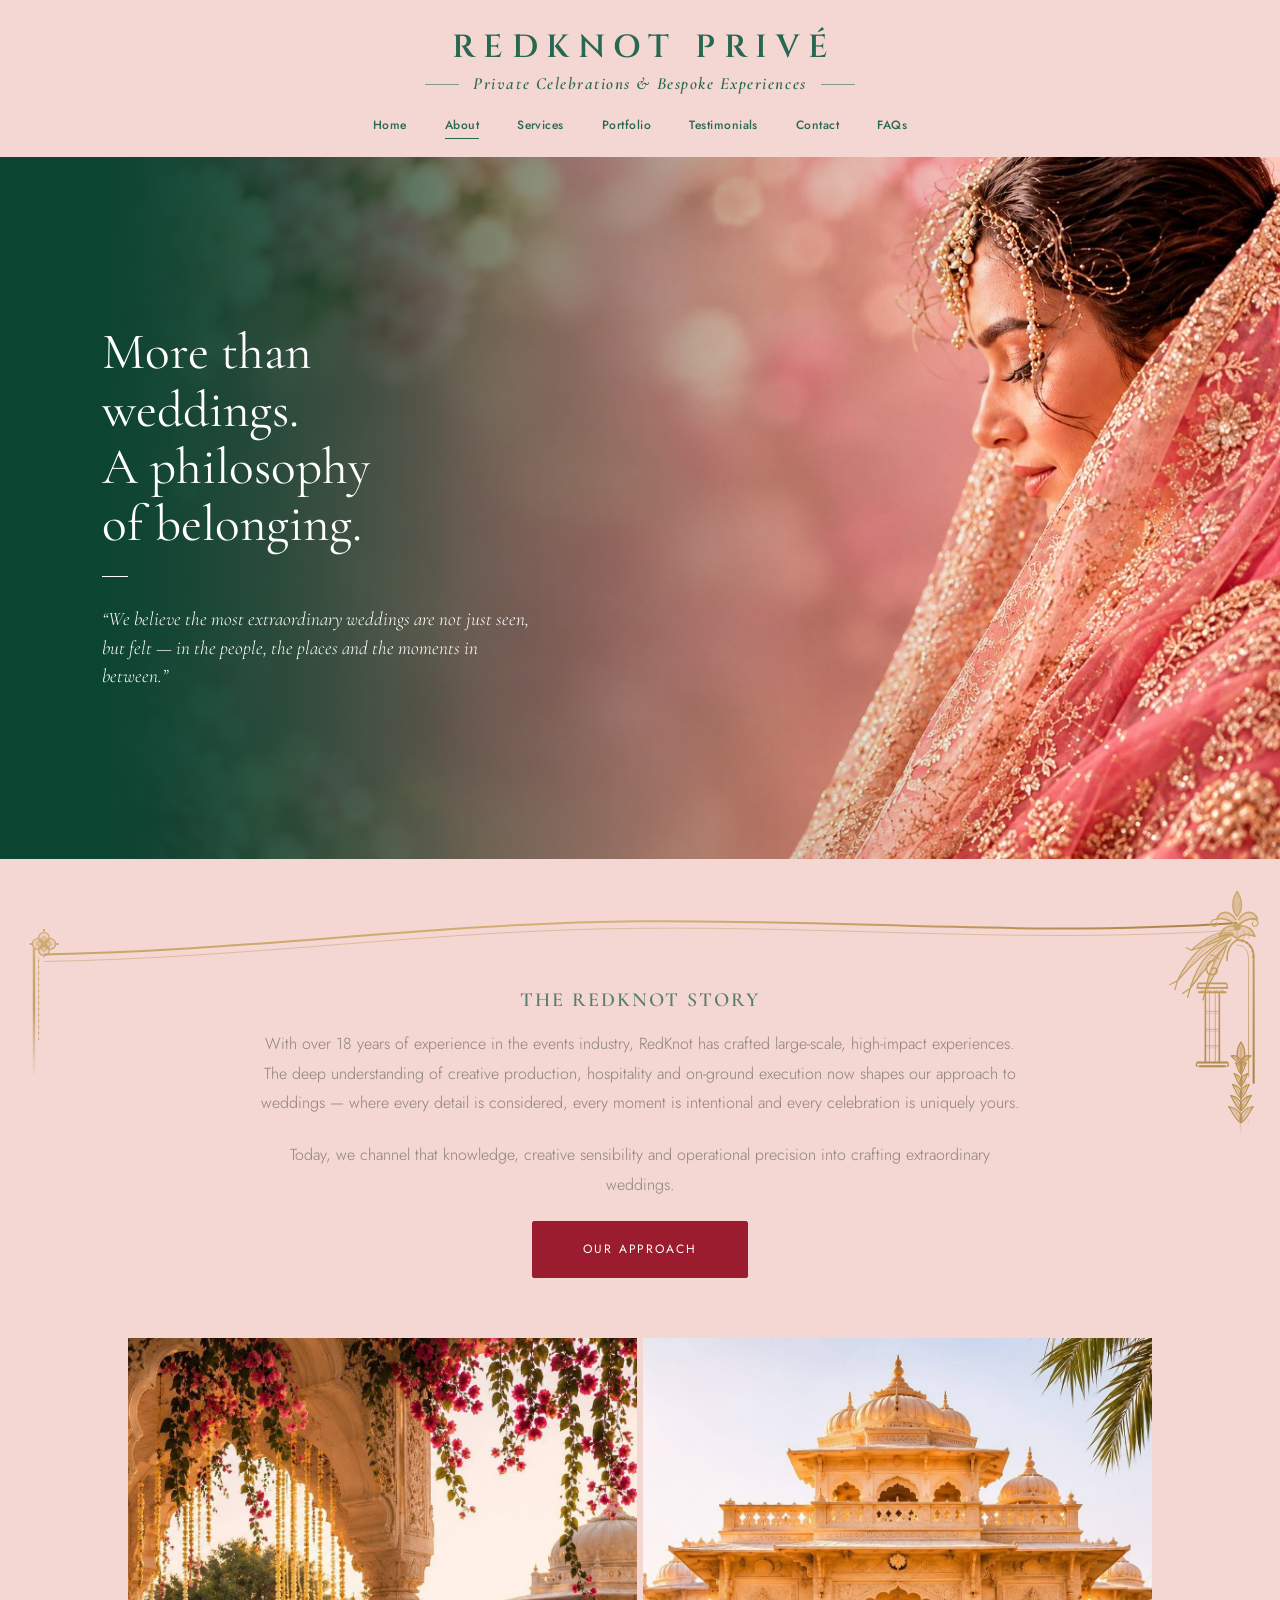
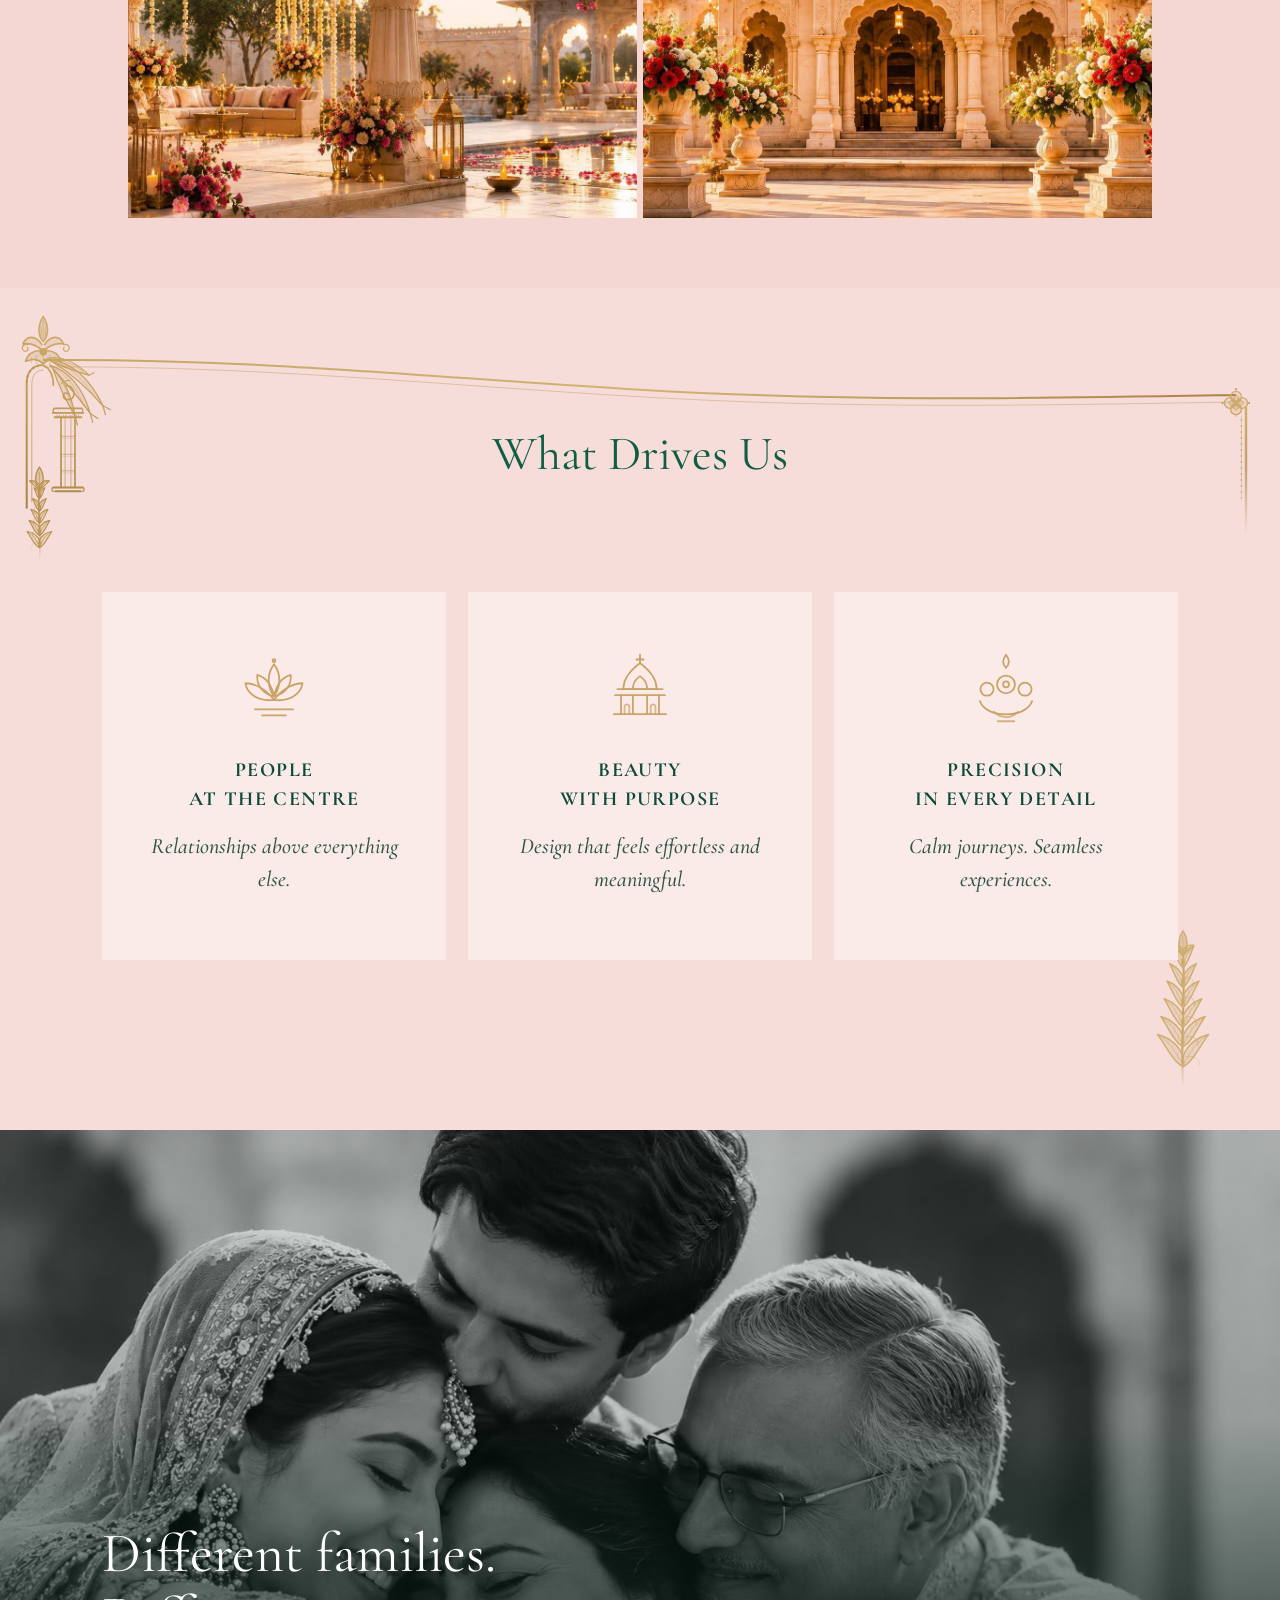
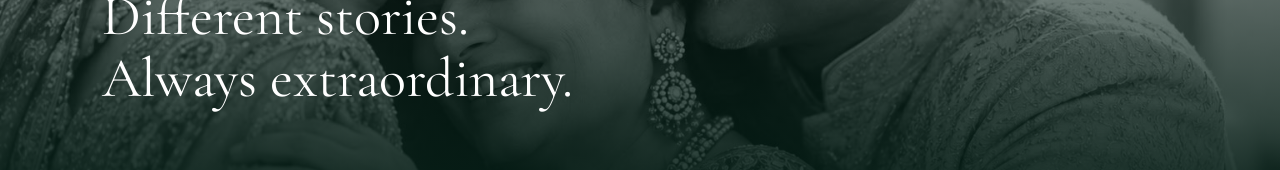
==== commit 14a7df17: "Header rebrand (REDKNOT PRIVE), gold knot flourish, new FAQ closing image, sharper contact image, re" ====
--- a/site/about.html
+++ b/site/about.html
@@ -8,12 +8,12 @@
 <title>About | Tied Once by RedKnot</title>
 <link rel="preconnect" href="https://fonts.googleapis.com">
 <link rel="preconnect" href="https://fonts.gstatic.com" crossorigin>
-<link href="https://fonts.googleapis.com/css2?family=Cormorant+Garamond:ital,wght@0,300;0,400;0,500;1,300;1,400&family=Jost:wght@300;400;500&display=swap" rel="stylesheet">
-<link rel="stylesheet" href="css/style.css?v=20261123">
+<link href="https://fonts.googleapis.com/css2?family=Cinzel:wght@500;600;700&family=Cormorant+Garamond:ital,wght@0,300;0,400;0,500;0,600;1,300;1,400;1,500;1,600&family=Jost:wght@300;400;500&display=swap" rel="stylesheet">
+<link rel="stylesheet" href="css/style.css?v=20261207">
 </head>
 <body class="page-about">
 <header class="site-header">
-  <a class="logo" href="index.html"><span class="logo-s">Luxury Weddings by RedKnot</span><span class="logo-t">TIED ONCE</span></a>
+  <a class="logo" href="index.html"><span class="logo-s">REDKNOT PRIVÉ</span><span class="logo-t">Private Celebrations &amp; Bespoke Experiences</span></a>
   <nav class="nav"><a href="index.html">Home</a><a href="about.html" class="active">About</a><a href="services.html">Services</a><a href="portfolio.html">Portfolio</a><a href="testimonials.html">Testimonials</a><a href="contact.html">Contact</a><a href="faqs.html">FAQs</a></nav>
 </header>
 <main>
@@ -42,6 +42,6 @@
   <h2 class="reveal">Different families.<br>Different stories.<br>Always extraordinary.</h2>
 </section>
 </main>
-<script src="js/main.js?v=20261123"></script>
+<script src="js/main.js?v=20261127"></script>
 </body>
 </html>
--- a/site/css/style.css
+++ b/site/css/style.css
@@ -1132,3 +1132,59 @@
 .hero-port h1{line-height:1.0}
 .hero-port .rule{margin:16px 0 10px}
 @media(min-width:900px){.hero-port h1{font-size:clamp(48px,4.8vw,76px);line-height:1.02;letter-spacing:-.005em}.hero-port .rule{margin:18px 0 12px}}
+.sketch{display:none!important}
+
+/* contact closing – phones: heading sits near the top, section is compact */
+@media(max-width:899px){
+  .contact-end{height:max(400px,104vw)}
+  .contact-end h2{top:48px}
+  .contact-end>.rule{top:calc(48px + 108px)}
+  .ce-img{height:min(200px,52vw)}
+}
+@media(max-width:899px){.contact-end{height:clamp(400px,104vw,452px)}}
+
+.form-error{font-size:11.5px;line-height:1.6;color:#9b1c2e;text-align:center;margin-top:10px}
+.form-error a{text-decoration:underline}
+.enq button[disabled]{opacity:.65;cursor:wait}
+
+/* header brand: REDKNOT PRIVÉ + tagline */
+.site-header .logo{gap:0}
+.site-header .logo-s,.site-header.on-hero .logo-s,.site-header.dark .logo-s{font-family:'Cinzel','Cormorant Garamond',Georgia,serif;font-style:normal;font-weight:600;font-size:19px;letter-spacing:.24em;text-indent:.24em;line-height:1.1;margin-bottom:7px;text-transform:uppercase;white-space:nowrap}
+.site-header .logo-t,.site-header.on-hero .logo-t,.site-header.dark .logo-t{font-family:'Cormorant Garamond',Georgia,serif;font-style:italic;font-weight:500;font-size:11.5px;letter-spacing:.07em;text-transform:none;line-height:1.2;white-space:nowrap;display:inline-flex;align-items:center;gap:9px}
+.site-header .logo-t::before,.site-header .logo-t::after{content:"";width:16px;height:1px;background:currentColor;opacity:.55}
+@media(min-width:900px){
+  .site-header .logo-s,.site-header.on-hero .logo-s,.site-header.dark .logo-s{font-size:32px;letter-spacing:.28em;text-indent:.28em;margin-bottom:9px}
+  .site-header .logo-t,.site-header.on-hero .logo-t,.site-header.dark .logo-t{font-size:17px;letter-spacing:.09em;gap:14px}
+  .site-header .logo-t::before,.site-header .logo-t::after{width:34px}
+}
+@media(max-width:380px){
+  .site-header .logo-s,.site-header.on-hero .logo-s,.site-header.dark .logo-s{font-size:16px;letter-spacing:.2em}
+  .site-header .logo-t,.site-header.on-hero .logo-t,.site-header.dark .logo-t{font-size:10.5px}
+  .site-header .logo-t::before,.site-header .logo-t::after{width:10px}
+}
+
+/* contact closing image: crisper crop, lighter top fade */
+.ce-img img{object-position:50% 46%}
+.ce-img .fade{background:linear-gradient(180deg,#f0c4be 0%,rgba(240,196,190,.55) 9%,rgba(240,196,190,0) 26%)}
+
+/* header text: one colour (deep emerald) on every page; home gets a soft blush band so it stays readable over the photo */
+body .site-header .logo-s,body .site-header .logo-t,body .site-header .nav a,
+body .site-header.on-hero .logo-s,body .site-header.on-hero .logo-t,body .site-header.on-hero .nav a,
+body .site-header.dark.on-hero .logo-s,body .site-header.dark.on-hero .logo-t,body .site-header.dark.on-hero .nav a{color:#276852;opacity:1;text-shadow:none}
+body .site-header .logo-s{font-weight:700}
+body .site-header .nav a{font-weight:500}
+body .site-header .nav,body .site-header.on-hero .nav{text-shadow:none}
+body .site-header.on-hero{isolation:isolate}
+body .site-header.on-hero::before{content:"";position:absolute;z-index:-1;left:0;right:0;top:0;bottom:-34px;pointer-events:none;background:linear-gradient(180deg,rgba(247,223,219,.96) 0%,rgba(247,223,219,.93) 62%,rgba(247,223,219,.6) 84%,rgba(247,223,219,0) 100%)}
+
+/* home: gold knot flourish under the menu - draws outward from the centre to both sides */
+.flourish{--fh:26px;position:absolute;left:0;right:0;bottom:calc(-26px - var(--fh)/2);height:var(--fh);display:flex;align-items:center;pointer-events:none;z-index:2;filter:drop-shadow(0 .5px 1px rgba(70,42,8,.35));animation:flourish-draw 1.7s cubic-bezier(.22,.7,.2,1) .3s both}
+.flourish img{display:block;height:100%;object-fit:fill}
+.flourish img:first-child,.flourish img:last-child{flex:1 1 0;min-width:0;width:0}
+.flourish .fk{flex:none;width:auto}
+@keyframes flourish-draw{from{clip-path:inset(-20% 50% -20% 50%);opacity:.2}12%{opacity:1}to{clip-path:inset(-20% 0 -20% 0);opacity:1}}
+@media(min-width:900px){.flourish{--fh:46px}}
+@media(prefers-reduced-motion:reduce){.flourish{animation:none}}
+body:not(.page-index) .site-header .logo-s,body:not(.page-index) .site-header .logo-t,body:not(.page-index) .site-header .nav a,
+body:not(.page-index) .site-header.dark.on-hero .logo-s,body:not(.page-index) .site-header.dark.on-hero .logo-t,body:not(.page-index) .site-header.dark.on-hero .nav a,
+body:not(.page-index) .site-header.on-hero .logo-s,body:not(.page-index) .site-header.on-hero .logo-t,body:not(.page-index) .site-header.on-hero .nav a{color:#276852}
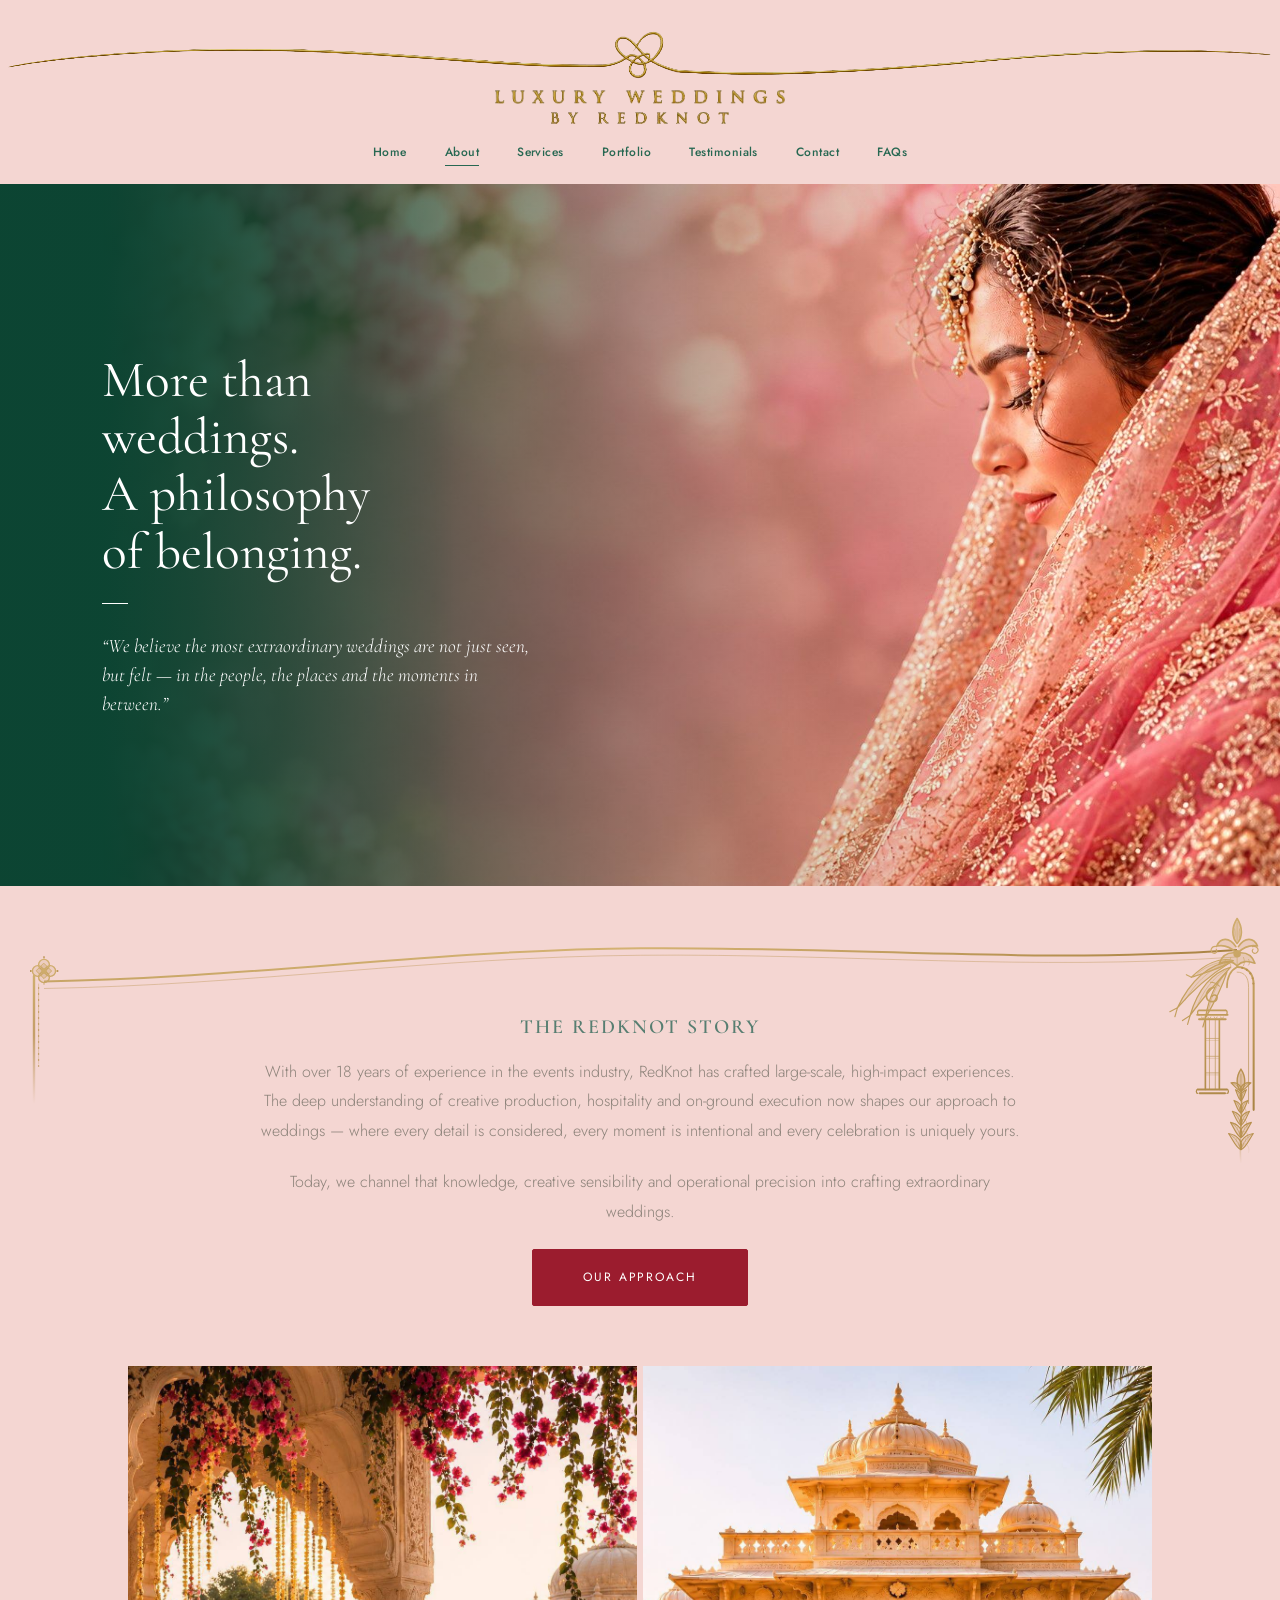
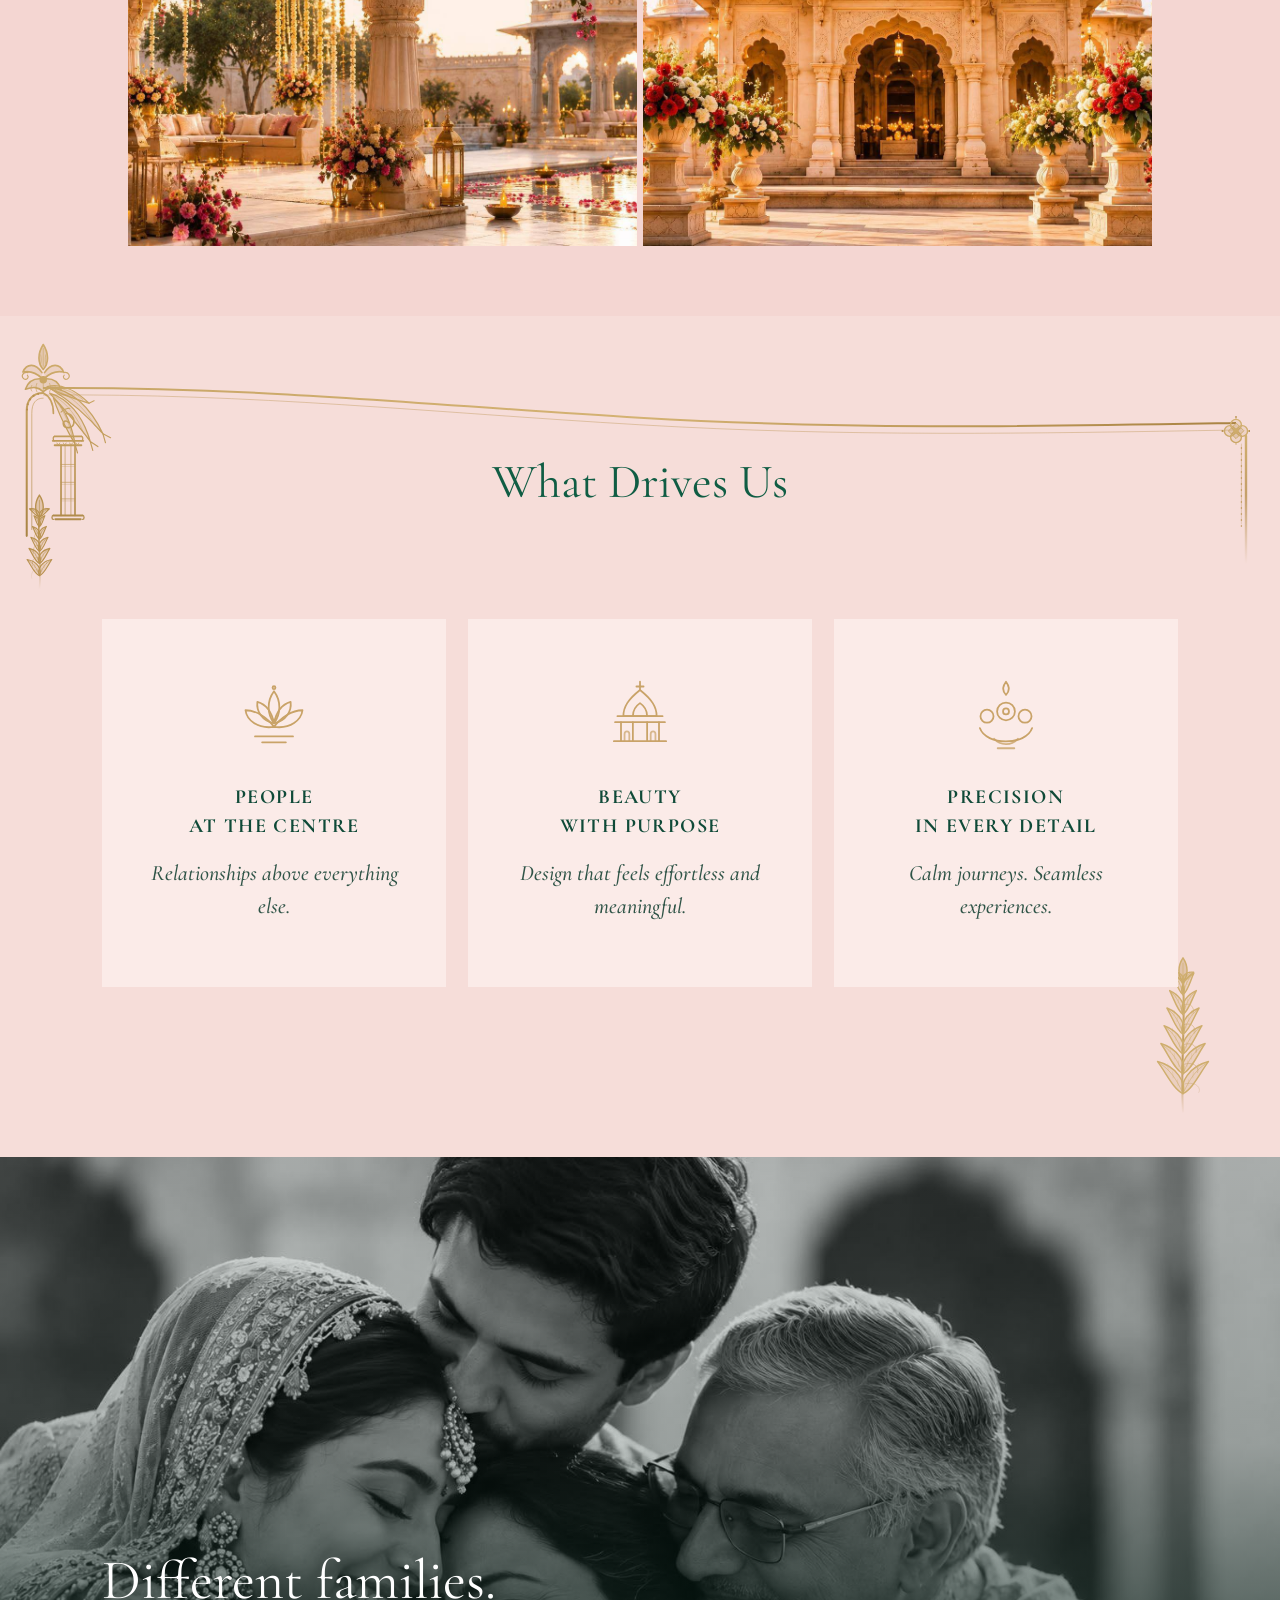
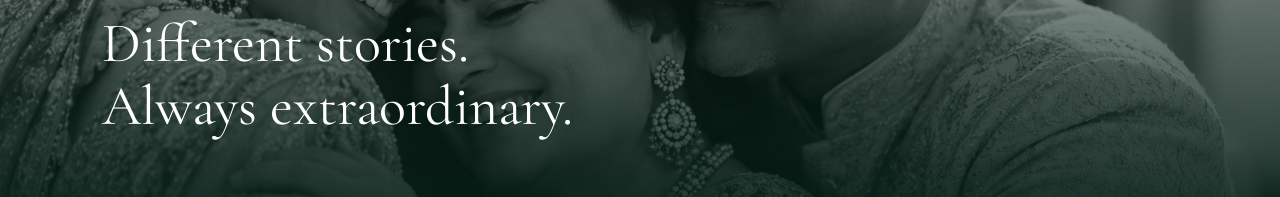
==== commit 63bd9617: "New logo header with full-width gold thread, green menu, new testimonials hero, removal of home flou" ====
--- a/site/about.html
+++ b/site/about.html
@@ -9,11 +9,11 @@
 <link rel="preconnect" href="https://fonts.googleapis.com">
 <link rel="preconnect" href="https://fonts.gstatic.com" crossorigin>
 <link href="https://fonts.googleapis.com/css2?family=Cinzel:wght@500;600;700&family=Cormorant+Garamond:ital,wght@0,300;0,400;0,500;0,600;1,300;1,400;1,500;1,600&family=Jost:wght@300;400;500&display=swap" rel="stylesheet">
-<link rel="stylesheet" href="css/style.css?v=20261207">
+<link rel="stylesheet" href="css/style.css?v=20261237">
 </head>
 <body class="page-about">
 <header class="site-header">
-  <a class="logo" href="index.html"><span class="logo-s">REDKNOT PRIVÉ</span><span class="logo-t">Private Celebrations &amp; Bespoke Experiences</span></a>
+  <a class="logo" href="index.html" aria-label="Luxury Weddings by RedKnot"><span class="lg-line" aria-hidden="true"><img src="assets/img/flourish-l.png?v=10" alt=""><img class="lg-k" src="assets/img/flourish-k.png?v=10" alt=""><img src="assets/img/flourish-r.png?v=10" alt=""></span><img class="lg-text" src="assets/img/logo-t1.png?v=11" alt="Luxury Weddings by RedKnot" width="735" height="35"><img class="lg-text2" src="assets/img/logo-t2.png?v=11" alt="" width="351" height="24"></a>
   <nav class="nav"><a href="index.html">Home</a><a href="about.html" class="active">About</a><a href="services.html">Services</a><a href="portfolio.html">Portfolio</a><a href="testimonials.html">Testimonials</a><a href="contact.html">Contact</a><a href="faqs.html">FAQs</a></nav>
 </header>
 <main>
--- a/site/css/style.css
+++ b/site/css/style.css
@@ -1177,14 +1177,28 @@
 body .site-header.on-hero{isolation:isolate}
 body .site-header.on-hero::before{content:"";position:absolute;z-index:-1;left:0;right:0;top:0;bottom:-34px;pointer-events:none;background:linear-gradient(180deg,rgba(247,223,219,.96) 0%,rgba(247,223,219,.93) 62%,rgba(247,223,219,.6) 84%,rgba(247,223,219,0) 100%)}
 
-/* home: gold knot flourish under the menu - draws outward from the centre to both sides */
-.flourish{--fh:26px;position:absolute;left:0;right:0;bottom:calc(-26px - var(--fh)/2);height:var(--fh);display:flex;align-items:center;pointer-events:none;z-index:2;filter:drop-shadow(0 .5px 1px rgba(70,42,8,.35));animation:flourish-draw 1.7s cubic-bezier(.22,.7,.2,1) .3s both}
-.flourish img{display:block;height:100%;object-fit:fill}
-.flourish img:first-child,.flourish img:last-child{flex:1 1 0;min-width:0;width:0}
-.flourish .fk{flex:none;width:auto}
-@keyframes flourish-draw{from{clip-path:inset(-20% 50% -20% 50%);opacity:.2}12%{opacity:1}to{clip-path:inset(-20% 0 -20% 0);opacity:1}}
-@media(min-width:900px){.flourish{--fh:46px}}
-@media(prefers-reduced-motion:reduce){.flourish{animation:none}}
-body:not(.page-index) .site-header .logo-s,body:not(.page-index) .site-header .logo-t,body:not(.page-index) .site-header .nav a,
-body:not(.page-index) .site-header.dark.on-hero .logo-s,body:not(.page-index) .site-header.dark.on-hero .logo-t,body:not(.page-index) .site-header.dark.on-hero .nav a,
-body:not(.page-index) .site-header.on-hero .logo-s,body:not(.page-index) .site-header.on-hero .logo-t,body:not(.page-index) .site-header.on-hero .nav a{color:#276852}
+/* header logo: gold thread across the full width, knot + wordmark in the centre */
+.site-header .logo{display:block;line-height:0;filter:brightness(.86) saturate(1.2) drop-shadow(0 .5px .6px rgba(60,38,6,.3))}
+.lg-line{--fh:36px;display:flex;flex-direction:row;align-items:center;height:var(--fh);width:100vw;margin-left:calc(50% - 50vw);pointer-events:none}
+.lg-line img{display:block;height:100%;object-fit:fill}
+.lg-line img:first-child,.lg-line img:last-child{flex:1 1 0;min-width:0;width:0}
+.lg-line .lg-k{flex:none;width:auto}
+.site-header .logo .lg-text{display:block;margin:3px auto 0;width:210px;height:auto}
+.site-header .nav{margin-top:8px}
+@media(min-width:900px){.lg-line{--fh:50px}.site-header .logo .lg-text{width:290px;margin-top:10px}.site-header .nav,.site-header.on-hero .nav{margin-top:16px}}
+
+/* home/services: pink band now covers the whole menu so the green links read exactly as on the other pages */
+body .site-header.on-hero::before{bottom:-18px;background:linear-gradient(180deg,rgba(244,214,210,.97) 0%,rgba(244,214,210,.97) 80%,rgba(244,214,210,.7) 92%,rgba(244,214,210,0) 100%)}
+
+/* menu links: emerald green on every page and in every state */
+body .site-header .nav a,body:not(.page-index) .site-header .nav a,body .site-header.on-hero .nav a,body .site-header.dark .nav a,body .site-header.dark.on-hero .nav a,
+body .site-header .nav a:hover,body .site-header .nav a.active,body .site-header .nav a:visited{color:#276852!important;opacity:1}
+
+/* logo wordmark: LUXURY WEDDINGS + larger BY REDKNOT (same width as the line above it, original letter spacing kept) */
+.site-header .logo .lg-text{width:210px;margin:3px auto 0}
+.site-header .logo .lg-text2{display:block;width:118px;height:auto;margin:5px auto 0}
+@media(min-width:900px){.site-header .logo .lg-text{width:290px;margin-top:10px}.site-header .logo .lg-text2{width:178px;margin-top:8px}}
+
+/* never let the full-bleed logo thread create a horizontal scrollbar */
+html,body{overflow-x:clip}
+.site-header{overflow-x:clip}
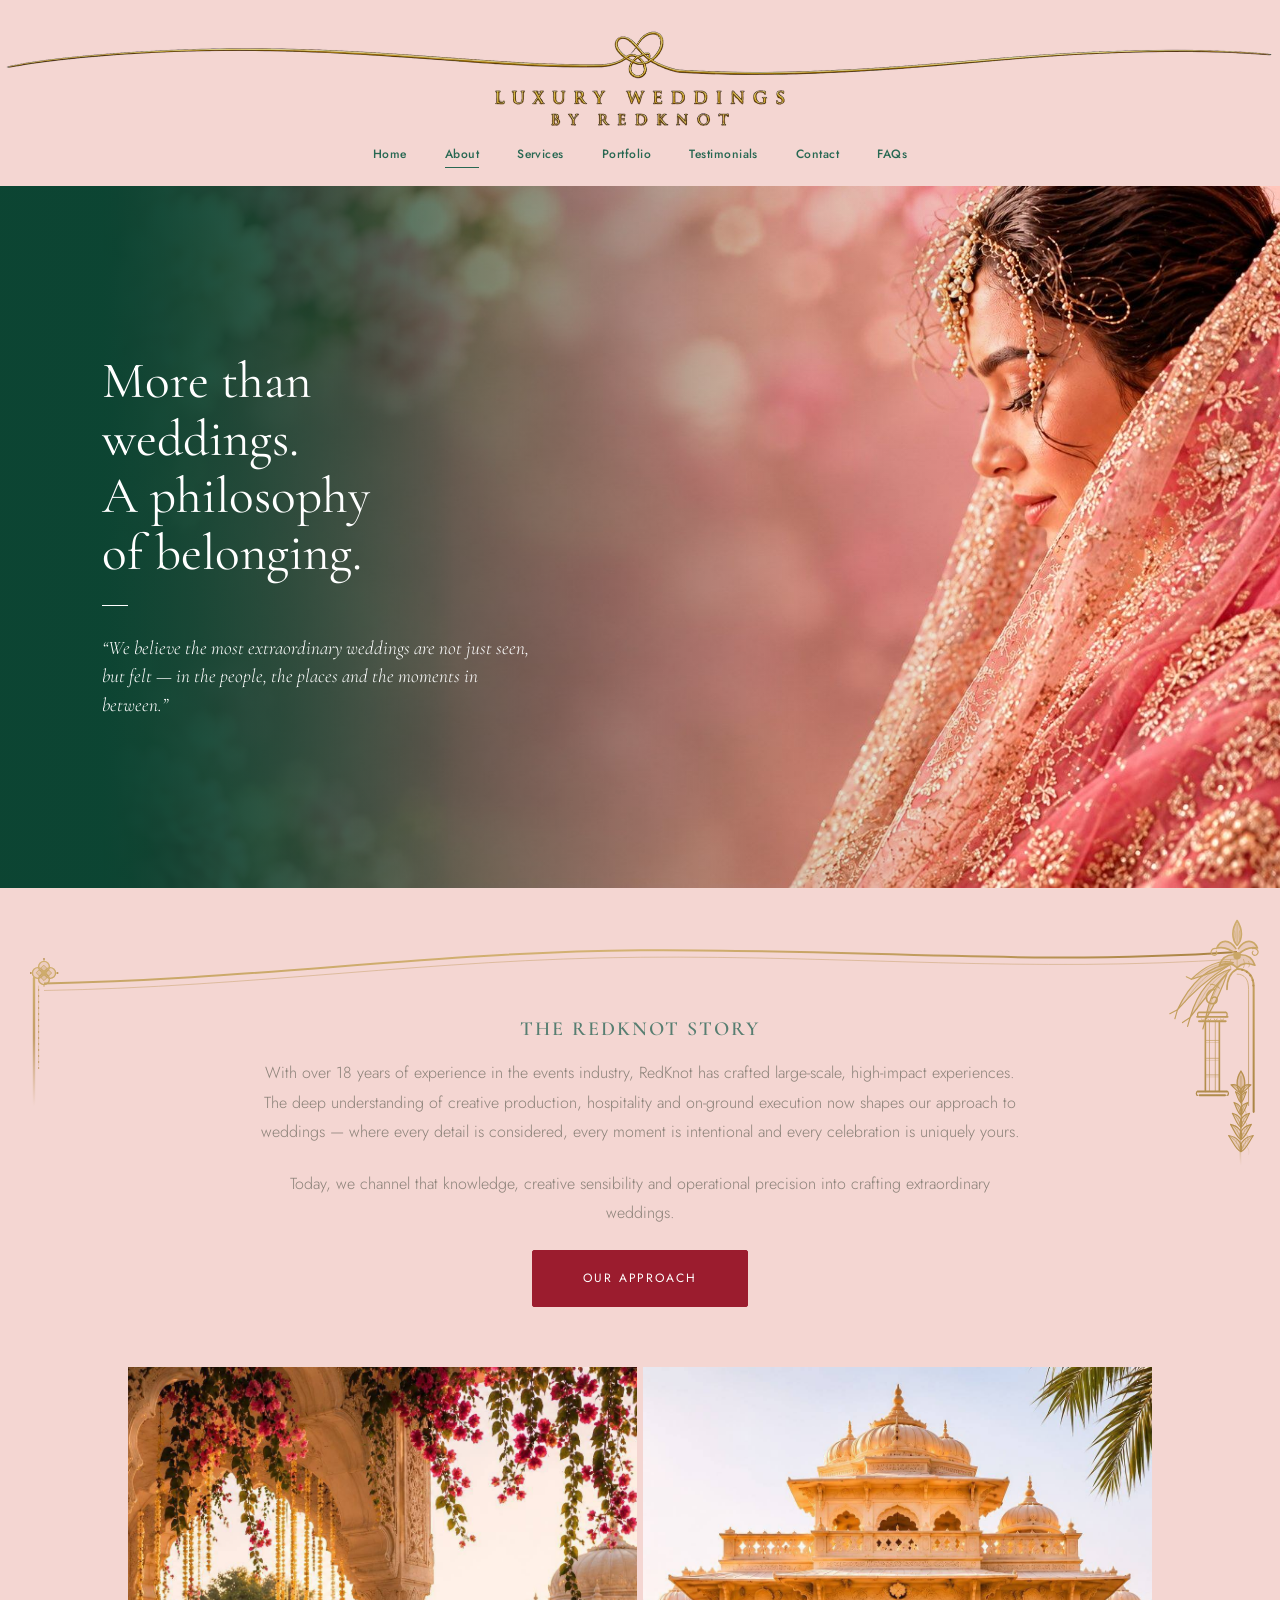
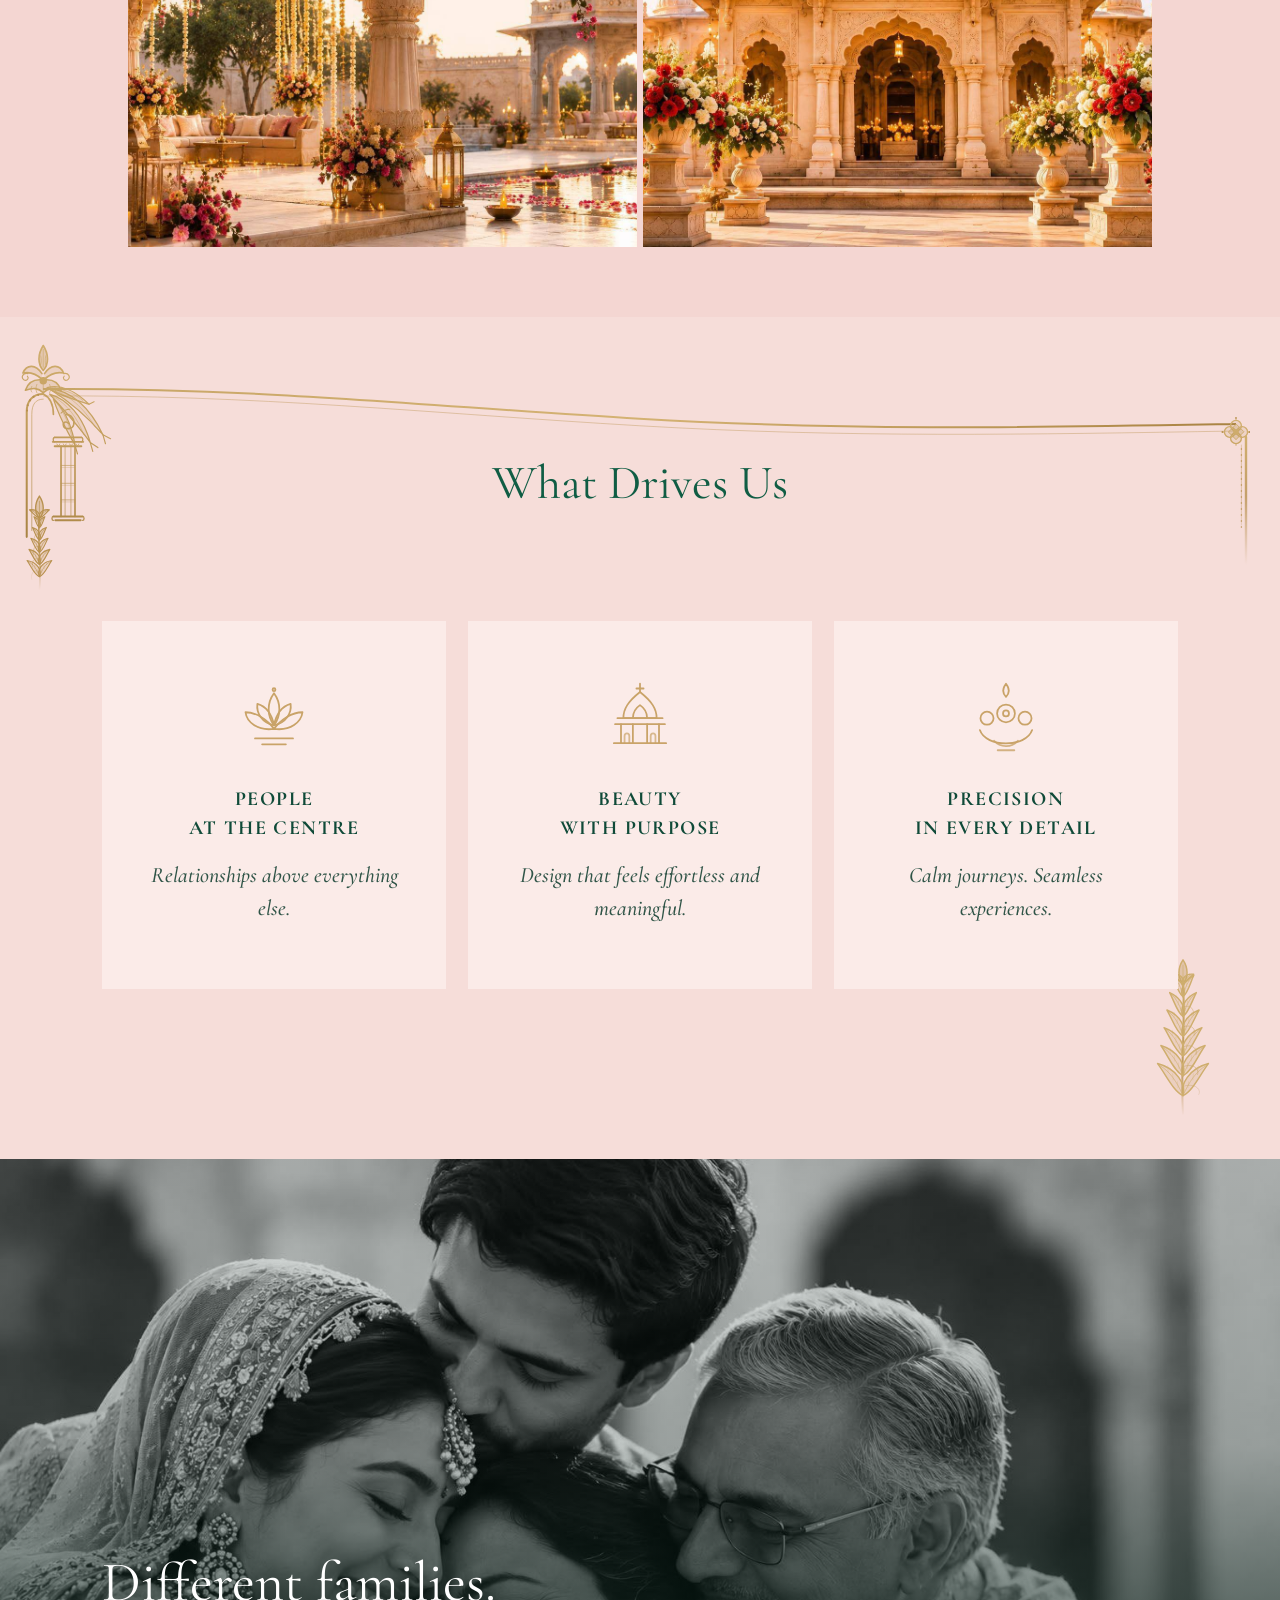
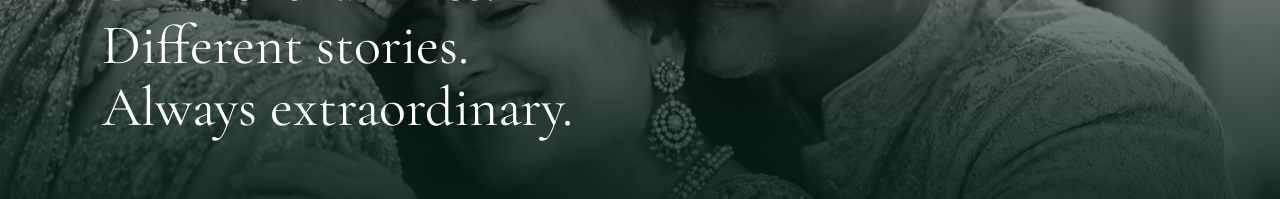
==== commit 48dece1d: "Sharper logo artwork Co-Authored-By: Claude Sonnet 5.5 <noreply@anthropic.com>" ====
--- a/site/about.html
+++ b/site/about.html
@@ -9,11 +9,11 @@
 <link rel="preconnect" href="https://fonts.googleapis.com">
 <link rel="preconnect" href="https://fonts.gstatic.com" crossorigin>
 <link href="https://fonts.googleapis.com/css2?family=Cinzel:wght@500;600;700&family=Cormorant+Garamond:ital,wght@0,300;0,400;0,500;0,600;1,300;1,400;1,500;1,600&family=Jost:wght@300;400;500&display=swap" rel="stylesheet">
-<link rel="stylesheet" href="css/style.css?v=20261237">
+<link rel="stylesheet" href="css/style.css?v=20261238">
 </head>
 <body class="page-about">
 <header class="site-header">
-  <a class="logo" href="index.html" aria-label="Luxury Weddings by RedKnot"><span class="lg-line" aria-hidden="true"><img src="assets/img/flourish-l.png?v=10" alt=""><img class="lg-k" src="assets/img/flourish-k.png?v=10" alt=""><img src="assets/img/flourish-r.png?v=10" alt=""></span><img class="lg-text" src="assets/img/logo-t1.png?v=11" alt="Luxury Weddings by RedKnot" width="735" height="35"><img class="lg-text2" src="assets/img/logo-t2.png?v=11" alt="" width="351" height="24"></a>
+  <a class="logo" href="index.html" aria-label="Luxury Weddings by RedKnot"><span class="lg-line" aria-hidden="true"><img src="assets/img/flourish-l.png?v=12" alt=""><img class="lg-k" src="assets/img/flourish-k.png?v=12" alt=""><img src="assets/img/flourish-r.png?v=12" alt=""></span><img class="lg-text" src="assets/img/logo-t1.png?v=12" alt="Luxury Weddings by RedKnot" width="580" height="29"><img class="lg-text2" src="assets/img/logo-t2.png?v=12" alt="" width="356" height="26"></a>
   <nav class="nav"><a href="index.html">Home</a><a href="about.html" class="active">About</a><a href="services.html">Services</a><a href="portfolio.html">Portfolio</a><a href="testimonials.html">Testimonials</a><a href="contact.html">Contact</a><a href="faqs.html">FAQs</a></nav>
 </header>
 <main>
--- a/site/css/style.css
+++ b/site/css/style.css
@@ -1202,3 +1202,8 @@
 /* never let the full-bleed logo thread create a horizontal scrollbar */
 html,body{overflow-x:clip}
 .site-header{overflow-x:clip}
+
+/* logo: crisp - colour is baked into the artwork, no CSS filter blur; art is pre-sized for sharp 2x screens */
+.site-header .logo{filter:none}
+.site-header .logo img{image-rendering:auto}
+.lg-line .lg-k{height:var(--fh);width:auto}
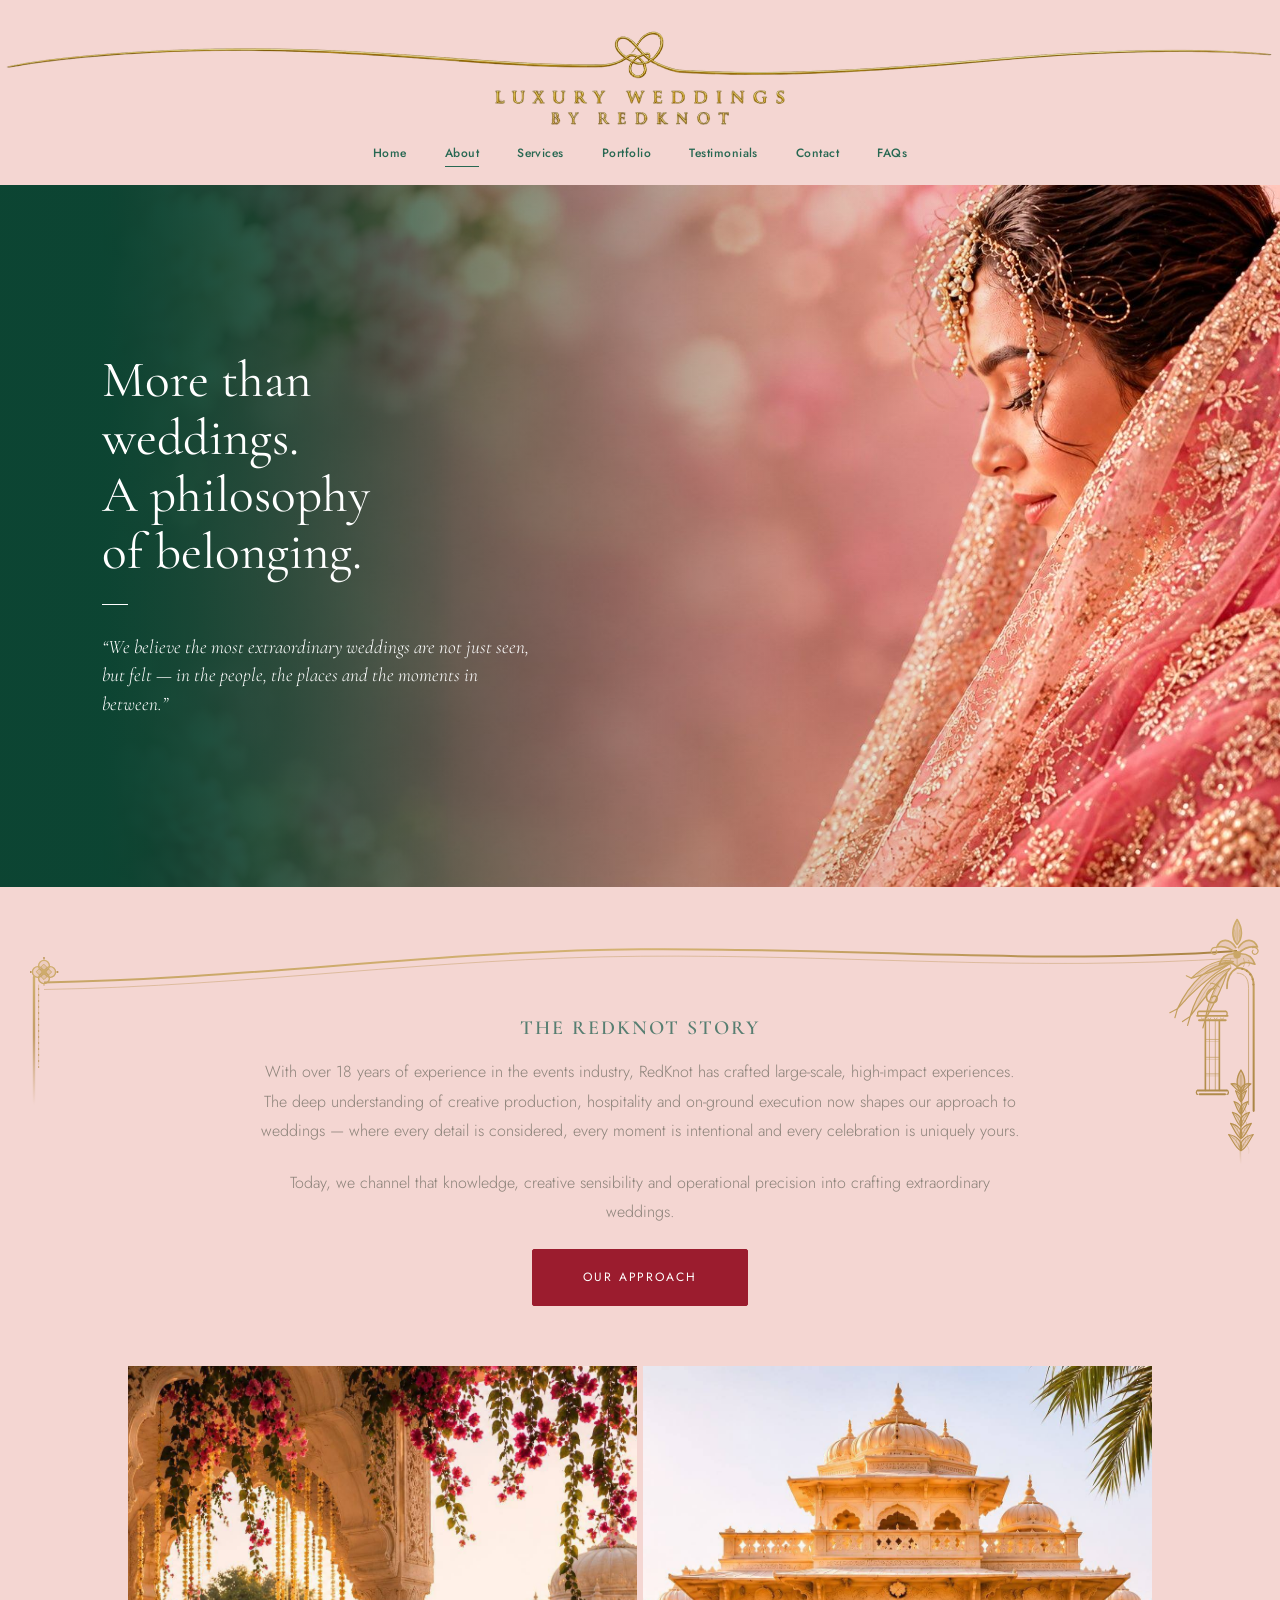
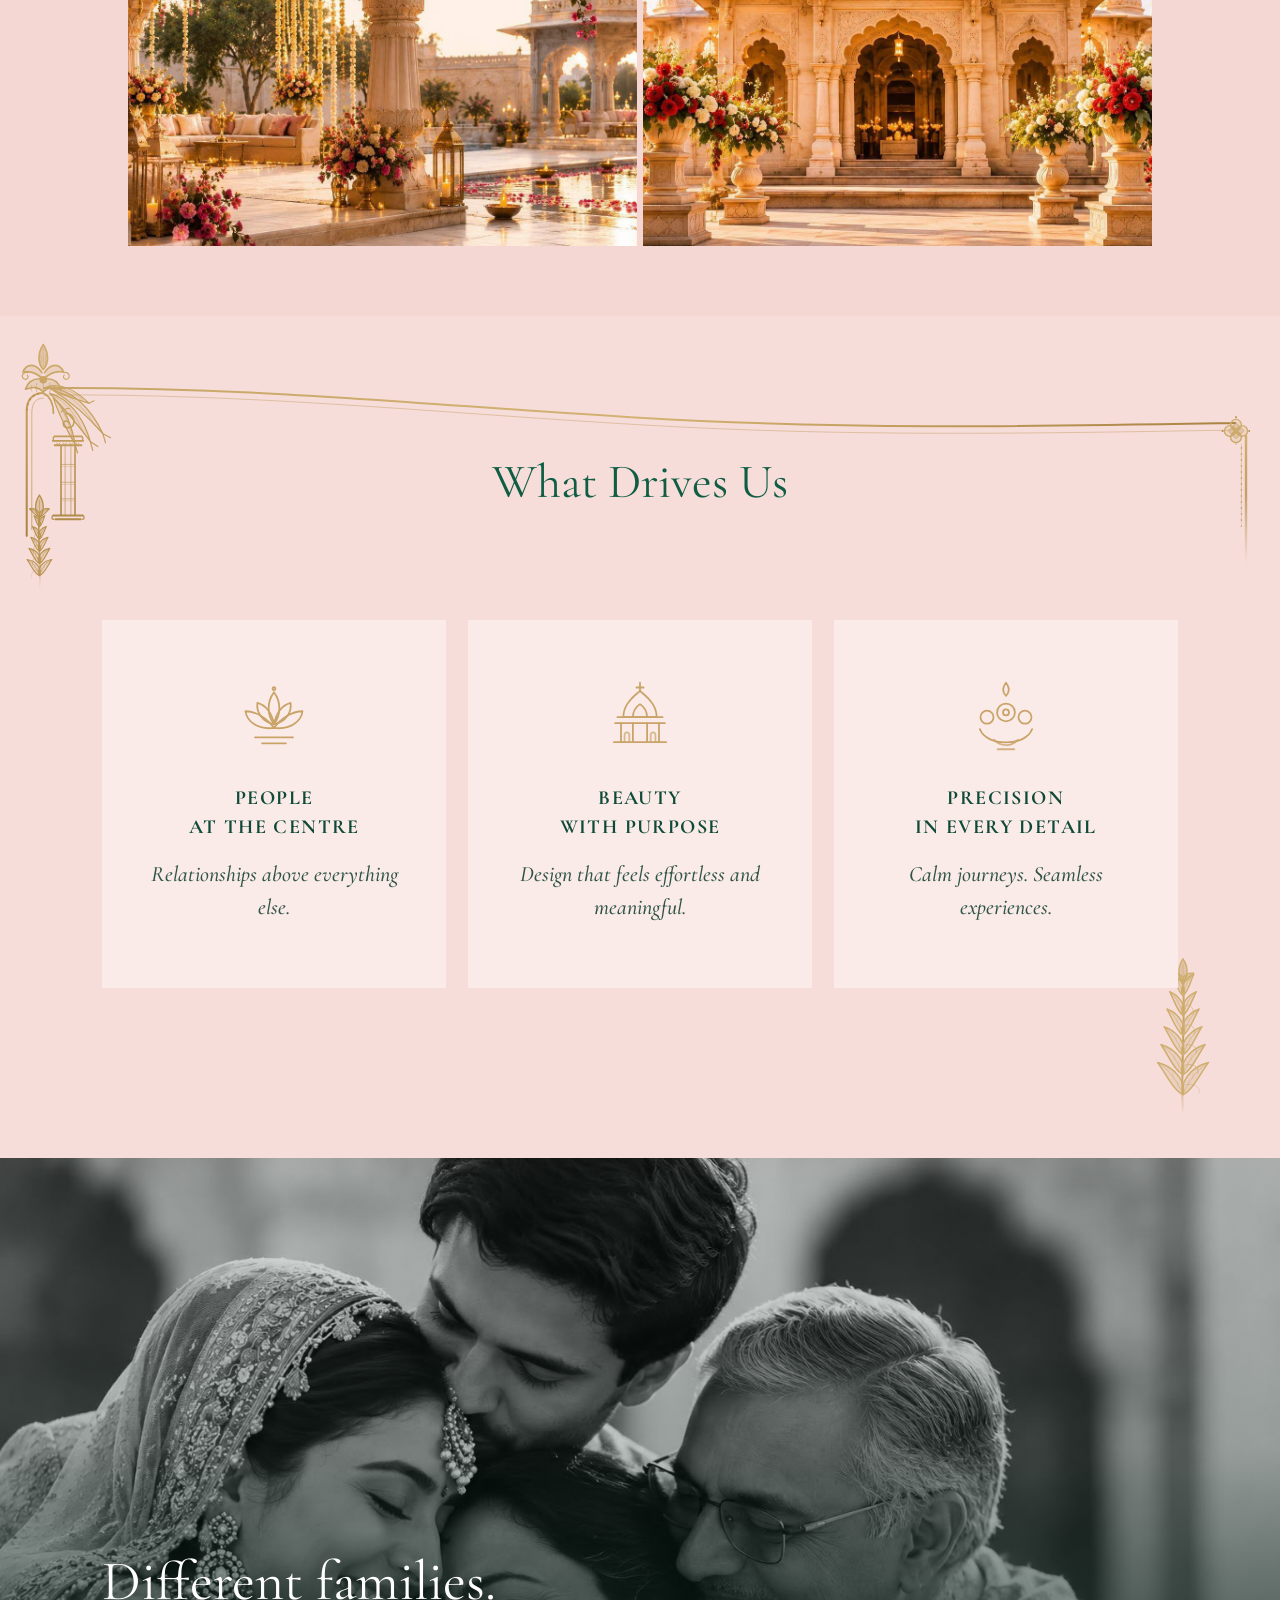
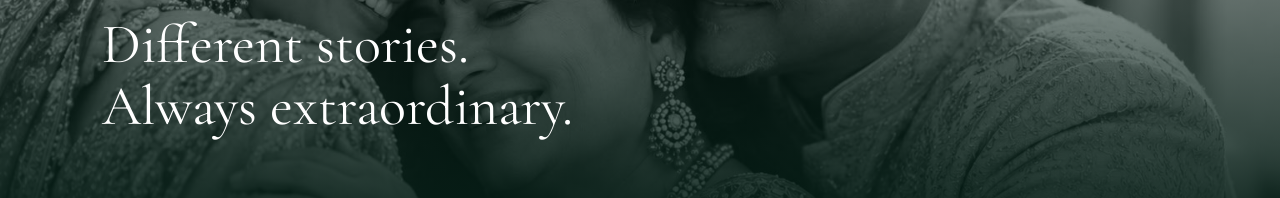
==== commit 8e99931f: "Logo: remove dark edge rim, cleaner artwork Co-Authored-By: Claude Sonnet 5.5 <noreply@anthropic.com" ====
--- a/site/about.html
+++ b/site/about.html
@@ -9,11 +9,11 @@
 <link rel="preconnect" href="https://fonts.googleapis.com">
 <link rel="preconnect" href="https://fonts.gstatic.com" crossorigin>
 <link href="https://fonts.googleapis.com/css2?family=Cinzel:wght@500;600;700&family=Cormorant+Garamond:ital,wght@0,300;0,400;0,500;0,600;1,300;1,400;1,500;1,600&family=Jost:wght@300;400;500&display=swap" rel="stylesheet">
-<link rel="stylesheet" href="css/style.css?v=20261238">
+<link rel="stylesheet" href="css/style.css?v=20261239">
 </head>
 <body class="page-about">
 <header class="site-header">
-  <a class="logo" href="index.html" aria-label="Luxury Weddings by RedKnot"><span class="lg-line" aria-hidden="true"><img src="assets/img/flourish-l.png?v=12" alt=""><img class="lg-k" src="assets/img/flourish-k.png?v=12" alt=""><img src="assets/img/flourish-r.png?v=12" alt=""></span><img class="lg-text" src="assets/img/logo-t1.png?v=12" alt="Luxury Weddings by RedKnot" width="580" height="29"><img class="lg-text2" src="assets/img/logo-t2.png?v=12" alt="" width="356" height="26"></a>
+  <a class="logo" href="index.html" aria-label="Luxury Weddings by RedKnot"><span class="lg-line" aria-hidden="true"><img src="assets/img/flourish-l.png?v=13" alt=""><img class="lg-k" src="assets/img/flourish-k.png?v=13" alt=""><img src="assets/img/flourish-r.png?v=13" alt=""></span><img class="lg-text" src="assets/img/logo-t1.png?v=13" alt="Luxury Weddings by RedKnot" width="580" height="28"><img class="lg-text2" src="assets/img/logo-t2.png?v=13" alt="" width="356" height="26"></a>
   <nav class="nav"><a href="index.html">Home</a><a href="about.html" class="active">About</a><a href="services.html">Services</a><a href="portfolio.html">Portfolio</a><a href="testimonials.html">Testimonials</a><a href="contact.html">Contact</a><a href="faqs.html">FAQs</a></nav>
 </header>
 <main>
